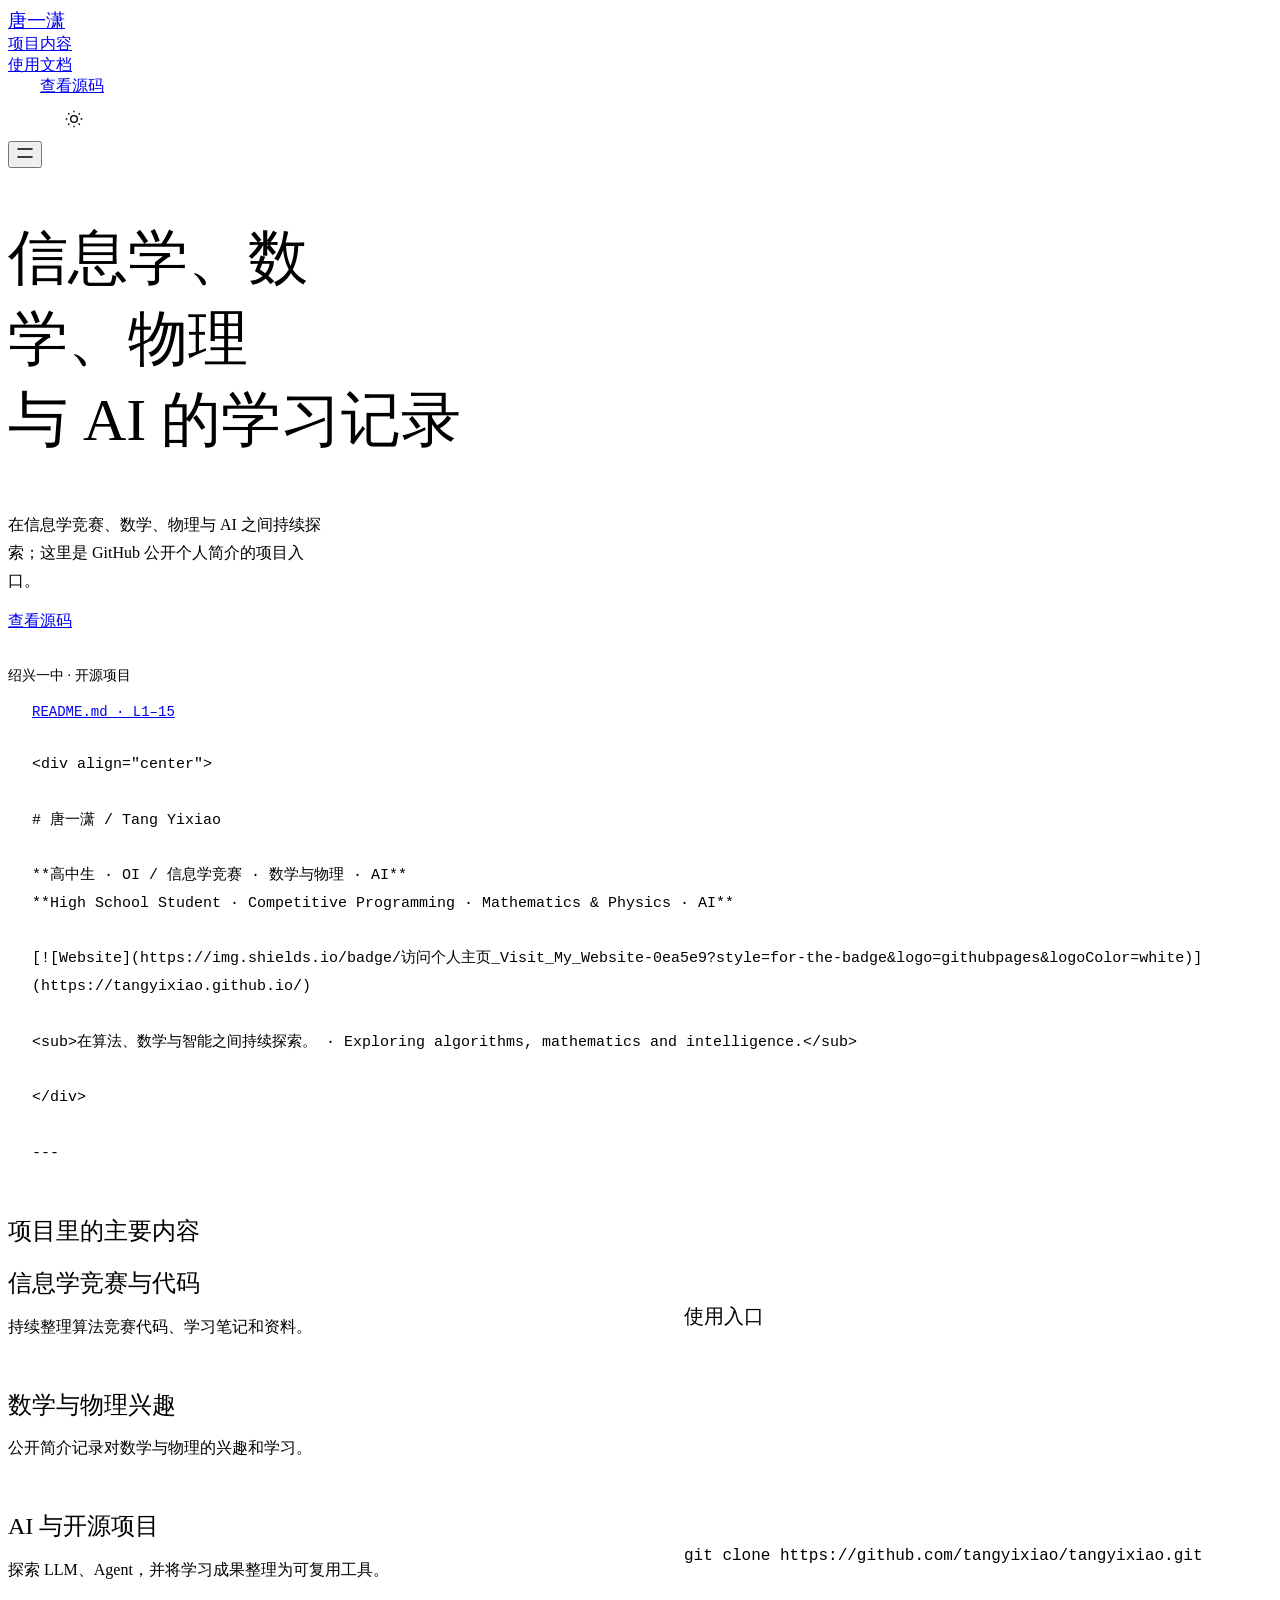
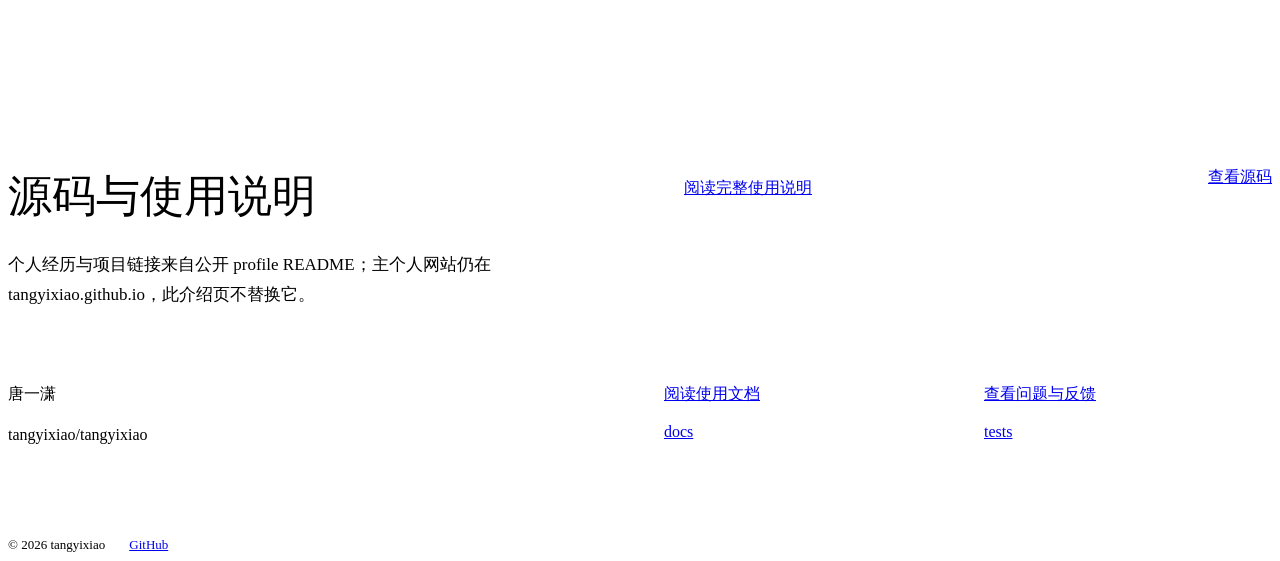
==== index.html @ 453d4d49 "docs(pages): add project introduction website" ====
<!doctype html><html lang="zh-CN" data-type="product" data-radius="sharp" data-buttons="solid" data-motion data-page-mode="short" data-project="tangyixiao"><head><meta charset="utf-8"><meta name="viewport" content="width=device-width, initial-scale=1, viewport-fit=cover"><meta name="page-type" content="product"><meta name="site-kind" content="other"><title>唐一潇 · 信息学、数学、物理 与 AI 的学习记录</title><meta name="description" content="在信息学竞赛、数学、物理与 AI 之间持续探索；这里是 GitHub 公开个人简介的项目入口。"><link rel="stylesheet" href="assets/system.css"><link rel="stylesheet" href="assets/ui/cards.css"><link rel="stylesheet" href="assets/motion/motion.css"><link rel="stylesheet" href="assets/layout/layout.css"><link rel="stylesheet" href="assets/page.css"><!-- <html lang="en" data-radius="sharp">; keep this <style> after the links: layout.css resets --ly-scale -->
<style>
:root {
  --p-bg: #fafaf8; --p-surface: #eeefea; --p-ink: #20241e; --p-muted: #57604f;
  --p-accent: #365b3b; --p-accent-ink: #fafaf8; --p-action: #365b3b; --p-action-ink: #fafaf8;
  --p-inv-bg: #20241e; --p-inv-surface: #2d302b; --p-inv-ink: #fafaf8; --p-inv-muted: #9fa19d;
  --p-inv-accent: #fafaf8; --p-inv-accent-ink: #20241e; --p-inv-action: #fafaf8; --p-inv-action-ink: #20241e;
  --font-display: "Host Grotesk", system-ui, sans-serif;
  --font-text: "Host Grotesk", system-ui, sans-serif;
  --font-mono: "JetBrains Mono", ui-monospace, "SFMono-Regular", Menlo, Consolas, monospace;
  --display-weight: 500;
  --display-tracking: -0.035em;
  --display-tracking-xl: -0.04em;
}
</style><style>html[data-theme="light"]{--p-bg:#fafaf8;--p-surface:#eeefea;--p-ink:#20241e;--p-muted:#57604f;--p-accent:#365b3b;--p-accent-ink:#ffffff;--p-action:#365b3b;--p-action-ink:#ffffff;color-scheme:light}html[data-theme="dark"]{--p-bg:#131517;--p-surface:#202427;--p-ink:#f0f1f2;--p-muted:#b5bbc1;--p-accent:#b0cea2;--p-accent-ink:#131517;--p-action:#b0cea2;--p-action-ink:#131517;color-scheme:dark}</style><script src="assets/theme.js"></script><link rel="icon" href="favicon.svg" type="image/svg+xml"></head><body><!-- source: tangyixiao/tangyixiao; hero: split; brand/material override of dealer recorded in plans. --><header class="nav"><div class="wrap nav__bar"><a class="skip-link" href="#top">跳到正文</a><a class="nav__logo" href="#top">唐一潇</a><nav class="nav__links" aria-label="章节导航"><div class="nav__item"><a class="nav__link" href="#work">项目内容</a></div><div class="nav__item"><a class="nav__link" href="docs.html">使用文档</a></div></nav><div class="nav__actions"><a class="btn btn--primary" href="https://github.com/tangyixiao/tangyixiao">查看源码</a><button class="theme-toggle" type="button" data-theme-toggle aria-label="切换深浅色" aria-pressed="false"><svg width="20" height="20" viewBox="0 0 24 24" fill="none" stroke="currentColor" stroke-width="1.6" aria-hidden="true"><circle cx="12" cy="12" r="4"/><path d="M12 2v2m0 16v2M2 12h2m16 0h2M5 5l1.5 1.5m11 11L19 19M5 19l1.5-1.5m11-11L19 5"/></svg></button></div><button class="nav__toggle" type="button" aria-expanded="false" aria-label="菜单"><svg width="18" height="18" viewBox="0 0 18 18" aria-hidden="true"><path d="M2 5h14M2 13h14" stroke="currentColor" stroke-width="1.6" stroke-linecap="round"/></svg></button></div></header><main><section class="hero hero--split" id="top"><div class="wrap"><div class="hero-text grid hero__grid"><div class="hero__text span-5"><h1 id="hero-h">信息学、数学、物理<br>与 AI 的学习记录</h1><p class="hero__lead">在信息学竞赛、数学、物理与 AI 之间持续探索；这里是 GitHub 公开个人简介的项目入口。</p><div class="btn-row"><a class="btn btn--primary" href="https://github.com/tangyixiao/tangyixiao">查看源码</a></div><p class="project-fact">绍兴一中 · 开源项目</p></div><div class="hero__media span-6 start-7 material-media"><div class="source-preview" data-visual><a class="source-path" href="https://github.com/tangyixiao/tangyixiao/blob/62a1975976e41d07f0721334a83a3167dc2c7ba2/README.md#L1-L15">README.md · L1–15</a><pre><code>&lt;div align=&quot;center&quot;&gt;

# 唐一潇 / Tang Yixiao

**高中生 · OI / 信息学竞赛 · 数学与物理 · AI**  
**High School Student · Competitive Programming · Mathematics &amp; Physics · AI**

[![Website](https://img.shields.io/badge/访问个人主页_Visit_My_Website-0ea5e9?style=for-the-badge&amp;logo=githubpages&amp;logoColor=white)](https://tangyixiao.github.io/)

&lt;sub&gt;在算法、数学与智能之间持续探索。 · Exploring algorithms, mathematics and intelligence.&lt;/sub&gt;

&lt;/div&gt;

---
</code></pre></div></div></div></div></section><section class="section ground-surface" id="work"><div class="wrap"><div class="section-head"><h2>项目里的主要内容</h2></div><div class="work-grid"><ul class="feature-rows"><li><h3>信息学竞赛与代码</h3><p>持续整理算法竞赛代码、学习笔记和资料。</p></li><li><h3>数学与物理兴趣</h3><p>公开简介记录对数学与物理的兴趣和学习。</p></li><li><h3>AI 与开源项目</h3><p>探索 LLM、Agent，并将学习成果整理为可复用工具。</p></li></ul><div class="work-material"><div class="usage-block"><p>使用入口</p><pre><code>git clone https://github.com/tangyixiao/tangyixiao.git</code></pre><a class="link" href="https://github.com/tangyixiao/tangyixiao/blob/main/README.md">阅读完整使用说明</a></div></div></div></div></section></main><footer class="footer closing footer--columns" id="use"><div class="wrap"><div class="closing-head"><h2>源码与使用说明</h2><p>个人经历与项目链接来自公开 profile README；主个人网站仍在 tangyixiao.github.io，此介绍页不替换它。</p><a class="btn btn--primary" href="https://github.com/tangyixiao/tangyixiao">查看源码</a></div><div class="closing-directory"><div class="footer__grid"><div><p class="footer-name">唐一潇</p><p>tangyixiao/tangyixiao</p></div><div class="resource-links"><a class="link" href="https://github.com/tangyixiao/tangyixiao/blob/main/README.md">阅读使用文档</a><a class="link" href="https://github.com/tangyixiao/tangyixiao/issues">查看问题与反馈</a><a class="link" href="https://github.com/tangyixiao/tangyixiao/tree/main/docs">docs</a><a class="link" href="https://github.com/tangyixiao/tangyixiao/tree/main/tests">tests</a></div></div><div class="footer__legal"><span>© 2026 tangyixiao</span><a href="https://github.com/tangyixiao/tangyixiao">GitHub</a></div></div></div></footer><script type="module" src="assets/system.js"></script><script type="module" src="assets/motion/motion.js"></script><script type="module" src="assets/layout/layout.js"></script></body></html>
---- assets/page.css ----
/* Page composition over the unmodified taste system. Source excerpts and photographs are the work. */
:root{--font-text:"Geist","PingFang SC","Microsoft YaHei",sans-serif;--font-display:"Geist","PingFang SC","Microsoft YaHei",sans-serif}
h1,h2,h3{font-weight:500;text-wrap:balance}h1{max-width:16ch}p{line-height:1.75}.nav__logo{font-size:19px;max-width:45%;overflow-wrap:anywhere}.nav__links{margin-left:auto}.nav__actions{margin-left:32px}.project-fact{margin-top:32px;font-size:14px;color:var(--muted)}
.hero__text{min-width:0}.hero__lead{max-width:40ch}.hero__media.material-media{background:none;border:0;box-shadow:none}.hero__media.material-media> *{width:100%;height:100%;display:block}.material-media .source-preview{height:100%;min-height:480px}.project-picture{display:block;overflow:hidden;width:100%;height:100%;background:var(--surface)}.project-picture img{width:100%;height:100%;object-fit:cover;display:block}.picture--contain img{object-fit:contain}.picture--contain{background:var(--surface)}
.material-stage{overflow:hidden;min-height:0}.material-stage>.project-picture{border-radius:0;background:transparent}.material-stage .picture--contain img{object-fit:contain}.source-preview{display:flex;flex-direction:column;border:1px solid var(--line);background:var(--surface);overflow:hidden;border-radius:var(--r-lg);color:var(--ink)}.source-path{font:500 14px/1.5 var(--font-mono);padding:20px 24px;border-bottom:1px solid var(--line);overflow-wrap:anywhere}.source-preview pre{margin:0;padding:28px 24px;overflow:auto;white-space:pre-wrap;overflow-wrap:anywhere;min-height:0;font:400 15px/1.85 var(--font-mono);color:var(--ink)}
.project-fact:empty{display:none}.statement-source{margin-top:48px;height:320px}.statement-source .source-preview{height:100%}.hero--statement h1{max-width:18ch}.hero--statement .hero__lead{max-width:62ch}.hero--statement .hero__in{max-width:none}
.hero__head{display:grid;grid-template-columns:minmax(0,7fr) minmax(0,4fr);gap:72px}.hero--product h1{font-size:clamp(42px,5vw,72px);max-width:18ch;letter-spacing:-.035em;line-height:1.1}.hero--product .hero__lead{margin-top:0}.hero--product .material-stage{height:100%;min-height:260px;margin-top:32px}.product-intro{align-self:start}.product-intro .project-fact{margin-top:24px}
.work-grid{display:grid;grid-template-columns:minmax(0,5fr) minmax(0,6fr);gap:calc(100% / 12 + 24px)}.feature-rows{margin:0;padding:0;list-style:none}.feature-rows li{padding:24px 0;border-bottom:1px solid var(--line)}.feature-rows li:first-child{padding-top:0}.feature-rows h3{font-size:24px;line-height:1.4;margin:0 0 12px}.feature-rows p{margin:0;font-size:16px;line-height:1.75}.work-material{min-width:0;min-height:400px}.usage-block{height:100%;background:var(--surface);padding:32px;border:1px solid var(--line);border-radius:var(--r-lg);display:flex;flex-direction:column;gap:24px;justify-content:center}.usage-block>p{font-size:20px;margin:0}.usage-block pre{font:400 16px/1.8 var(--font-mono);margin:0;white-space:pre-wrap;overflow-wrap:anywhere}.usage-block .link{align-self:flex-start}.supporting-pictures{display:grid;grid-template-columns:1fr;gap:24px;height:100%;max-height:480px}.supporting-pictures>.project-picture{min-height:0;max-height:228px}.supporting-pictures>.project-picture:only-child{max-height:480px}
.photo-pair{display:grid;grid-template-columns:1fr 1fr;gap:24px;height:calc(100% - 140px);min-height:300px;max-height:520px}.photo-pair a{display:block;overflow:hidden}.photo-pair img{width:100%;height:100%;object-fit:cover;display:block}.flag-field{display:grid;grid-template-columns:repeat(4,1fr);gap:48px;align-items:center;justify-items:center;width:100%;height:100%}.flag-field a{display:block;width:100%;overflow:hidden}.flag-field img{display:block;width:100%;height:auto;max-height:320px;object-fit:contain;image-rendering:auto}
.closing-head{display:grid;grid-template-columns:1fr auto;gap:24px 72px;align-content:start}.closing-head h2{grid-column:1;font-size:clamp(30px,3.4vw,48px);margin:0}.closing-head>p{grid-column:1;max-width:68ch;margin:0;font-size:17px}.closing-head>.btn{grid-column:2;grid-row:1/3;align-self:start}.closing-directory{display:flex;flex-direction:column;justify-content:flex-end;min-height:0}.footer.closing>.wrap{display:grid;grid-template-rows:1fr 1fr;gap:48px}.footer__grid{display:grid;grid-template-columns:1fr 1fr;gap:48px}.footer-name{font-size:32px;line-height:1.3;font-weight:500;margin:0 0 16px}.footer__grid p{font-size:16px}.resource-links{display:grid;grid-template-columns:1fr 1fr;gap:18px 32px;align-content:start}.resource-links .link{font-size:16px;overflow-wrap:anywhere;justify-self:start}.footer__legal{display:flex;align-items:baseline;flex-wrap:wrap;gap:24px;font-size:13px;border-top:1px solid var(--line);margin-top:48px;padding-top:24px}.credits summary{cursor:pointer}.credits ul{padding-left:16px}.credits a{overflow-wrap:anywhere}
html[data-project="OJ-NEXUS"] .source-preview,html[data-project="OJ-NEXUS"] .usage-block{border-radius:4px}html[data-project="OJ-NEXUS"] *{animation:none!important}
@media(min-width:640px) and (max-width:1023px){.work-grid{grid-template-columns:1fr;gap:32px}.feature-rows{display:grid;grid-template-columns:repeat(3,1fr);gap:24px}.feature-rows li{padding:0;border:0}.feature-rows h3{font-size:20px}.work-material{min-height:260px;height:300px}.hero__head{gap:32px}.material-media .source-preview{min-height:240px}.photo-pair{height:440px}.statement-source{height:300px}}
@media(max-width:639px){.nav__logo{font-size:16px;max-width:48%}.nav__actions{margin-left:auto}.nav__actions .btn{padding-inline:16px;font-size:14px}.hero--split h1,.hero--statement h1,.hero--product h1{font-size:clamp(30px,9vw,38px);line-height:1.15;max-width:18ch}.hero__lead{font-size:18px;line-height:1.65}.project-fact{margin-top:16px;font-size:13px}.hero__media.material-media{height:auto;min-height:0;flex:1}.material-media .source-preview{min-height:0;height:100%}.source-path{padding:12px 16px;font-size:13px}.source-preview pre{padding:16px;font-size:13px;line-height:1.7}.hero__head{display:block}.hero--product .hero__lead{margin-top:20px}.hero--product .material-stage{min-height:180px;margin-top:24px;flex:1}.hero--product .hero__in{display:flex;flex-direction:column}.hero--product .product-intro .project-fact{margin-top:16px}.work-grid{grid-template-columns:1fr;gap:32px}.feature-rows{display:block}.feature-rows li{padding:16px 0}.feature-rows h3{font-size:20px;margin-bottom:8px}.feature-rows p{font-size:16px}.work-material{min-height:220px;height:260px}.usage-block{padding:24px;gap:16px}.usage-block pre{font-size:14px}.photo-pair{grid-template-columns:1fr;gap:16px;height:calc(100% - 130px);max-height:none;min-height:0}.photo-pair a{min-height:180px}.flag-field{grid-template-columns:repeat(2,1fr);gap:24px}.flag-field img{max-height:140px}.statement-source{height:220px;margin-top:24px}.closing-head{display:flex;flex-direction:column;gap:24px}.closing-head>p{font-size:16px}.closing-head>.btn{align-self:stretch}.footer.closing>.wrap{grid-template-rows:auto 1fr;gap:48px}.footer__grid{grid-template-columns:1fr;gap:24px}.footer-name{font-size:28px}.resource-links{gap:16px}.footer__legal{margin-top:32px;gap:16px}.supporting-pictures{max-height:260px;grid-template-columns:1fr 1fr;gap:12px}.supporting-pictures>.project-picture{max-height:none}.photo-pair img{object-fit:cover}#work:has(.work-grid){--hm:2}#use{--hm:2}}
.skip-link{position:absolute;left:-10000px;top:auto;width:1px;height:1px;overflow:hidden}.skip-link:focus{left:var(--gutter);top:8px;width:auto;height:auto;background:var(--bg);padding:16px;z-index:20}.hero__head>:first-child{grid-column:1}.hero__head>.product-intro{grid-column:2}.hero--product .hero__stage.material-stage{border-radius:0}
@media(min-width:640px) and (max-width:1023px){.work-material{height:42vh;min-height:320px}.supporting-pictures{max-height:none}.supporting-pictures>.project-picture:only-child{max-height:none}.supporting-pictures>.project-picture{max-height:none;flex:1}.supporting-pictures{grid-template-rows:1fr 1fr}}
@media(max-width:639px){#work:has(.work-grid),#use{--hm:1}.nav__logo{max-width:53%;font-size:15px}.nav__actions{margin-left:auto}.nav__actions .btn{padding-inline:12px}.hero--product .hero__stage.material-stage{aspect-ratio:auto;flex:1}.hero__head>:first-child,.hero__head>.product-intro{grid-column:auto}}
.theme-toggle{height:44px;width:44px;display:grid;place-items:center;flex:0 0 44px;cursor:pointer;color:var(--ink);background:transparent;border:1px solid var(--line);border-radius:var(--r-btn);margin-left:12px;transition:background 180ms,transform 180ms}.theme-toggle:hover{background:var(--surface)}.theme-toggle:active{transform:translateY(1px)}.theme-toggle:focus-visible{outline:2px solid var(--accent);outline-offset:3px}
@media(min-width:1024px){.work-material{height:500px;min-height:500px}.work-material>.source-preview{height:100%}.hero--split h1{font-size:clamp(38px,4.5vw,64px)}}
@media(max-width:639px){.nav__logo{max-width:42%;font-size:14px}.nav__actions{margin-left:auto}.nav__toggle{margin-left:8px}.theme-toggle{margin-left:8px;width:36px;flex-basis:36px;height:40px}.nav__actions .btn{font-size:13px;padding-inline:10px}.nav__logo{line-height:1.3}.hero--product h1{font-size:32px}.source-path{line-height:1.6}}
@media(min-width:1024px){.hero__head{grid-template-columns:repeat(12,minmax(0,1fr));gap:24px;align-items:start}.hero__head>:first-child{grid-column:1/span 6}.hero__head>.product-intro{grid-column:7/span 6}.hero--product h1,.hero--split h1{font-size:60px}.work-grid{grid-template-columns:repeat(12,minmax(0,1fr));gap:24px}.feature-rows{grid-column:1/span 6;padding-right:48px}.work-material{grid-column:7/span 6}.work-grid .source-preview{height:100%}}
@media(min-width:640px) and (max-width:1023px){.hero__head{display:block}.product-intro{margin-top:24px}.product-intro .hero__lead{max-width:60ch}.hero--product h1{max-width:none}.hero__head .project-fact{margin-top:16px}.hero--product .hero__stage.material-stage{margin-top:24px}}
@media(max-width:639px){.work-material{height:236px;min-height:236px}.feature-rows h3{font-size:19px}.feature-rows li{padding:14px 0}.feature-rows p{line-height:1.65}}
@media(min-width:1024px){.work-material{height:min(500px,calc(100svh - 300px));min-height:0}.hero--product h1{font-size:clamp(40px,4.16vw,60px)}}
.work-material>.source-preview{height:100%}.source-preview pre{flex:1}.usage-block{justify-content:space-between}.supporting-pictures:has(>:only-child){grid-template-rows:1fr}
/* Real quoted source can contain arrays, Markdown brackets and the word placeholder.
   Keep kit diagnostics intact, but do not outline authentic source as unfinished page copy. */
.source-preview code[data-placeholder],.usage-block code[data-placeholder],.docs-markdown [data-placeholder]{outline:none}
.hero--product .hero__stage.material-stage{background:none}
.nav:not(.is-open) .nav__actions>.theme-toggle{display:grid}
@media(max-width:639px){.nav__logo{white-space:normal;max-width:40%;font-size:13px;line-height:1.35;min-width:0}.nav__bar{gap:8px}.nav__actions{gap:8px}.nav .nav__actions>.theme-toggle{margin-left:0}}
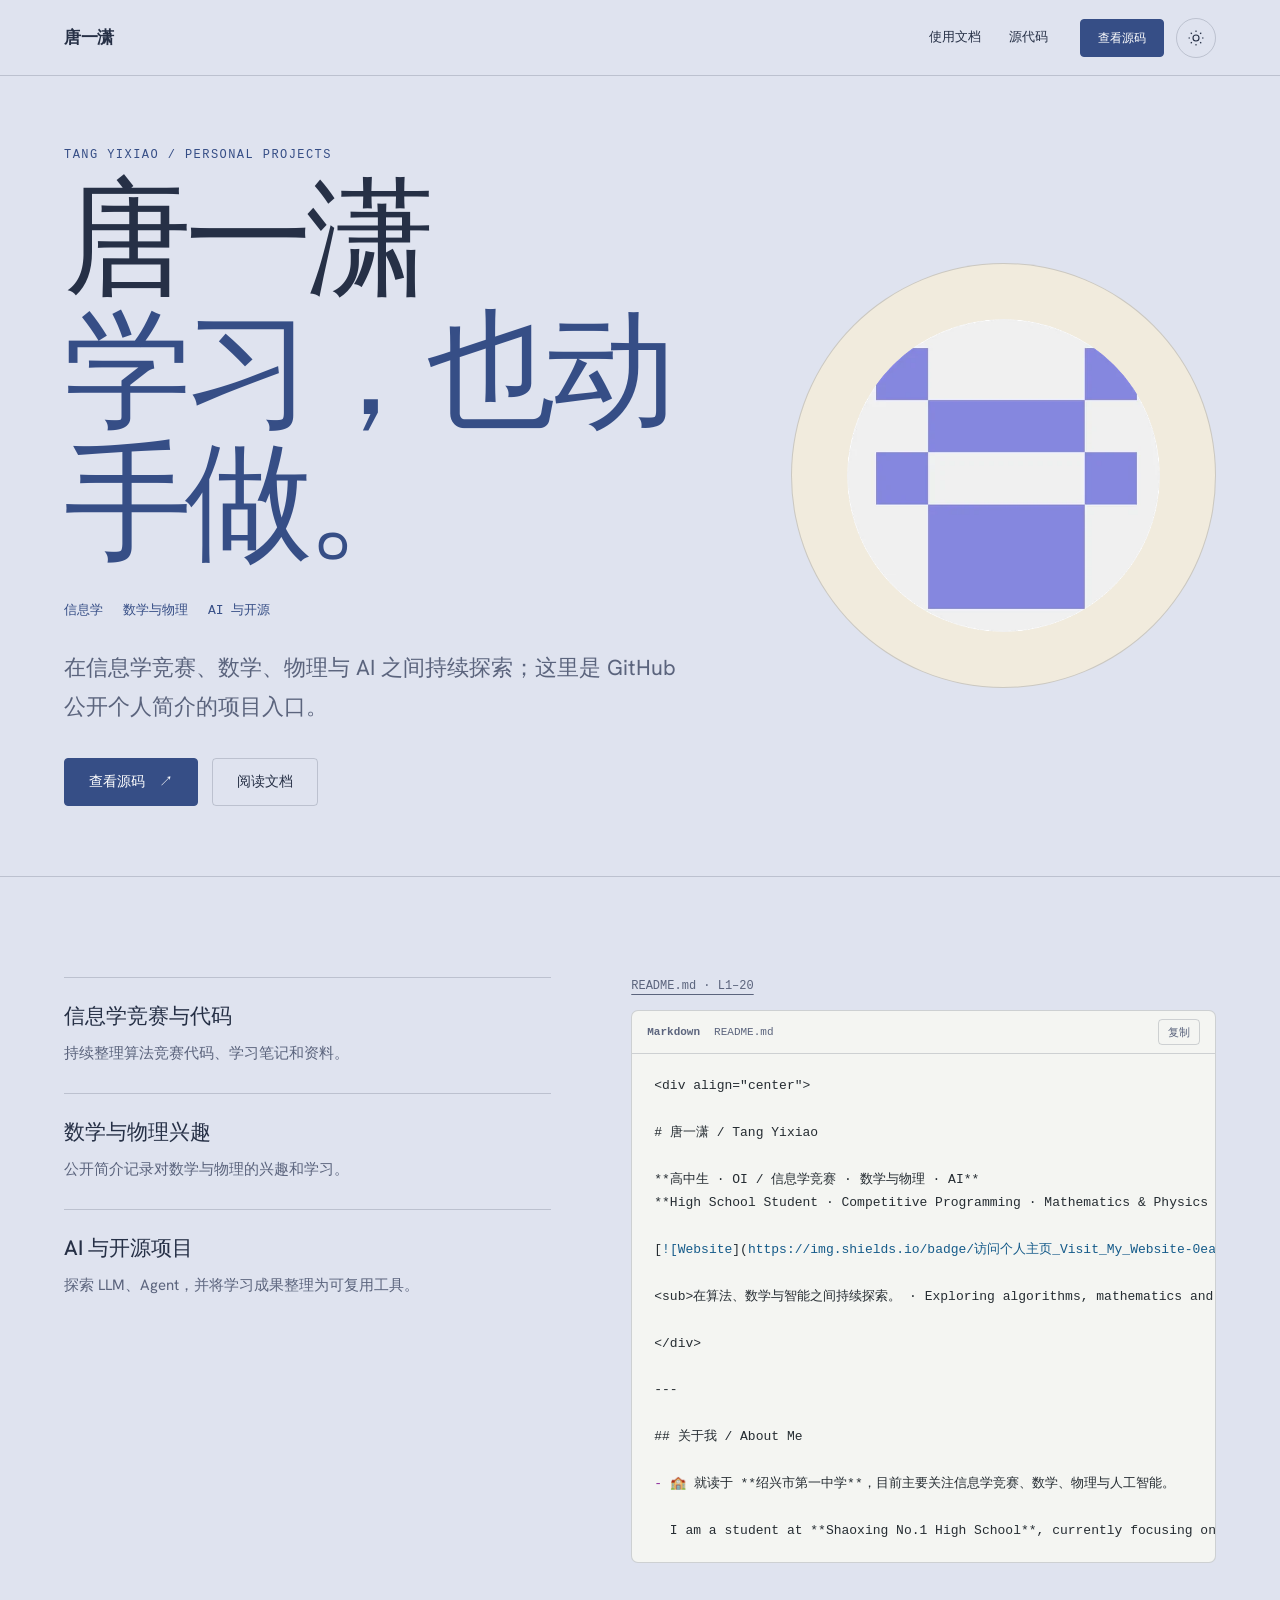
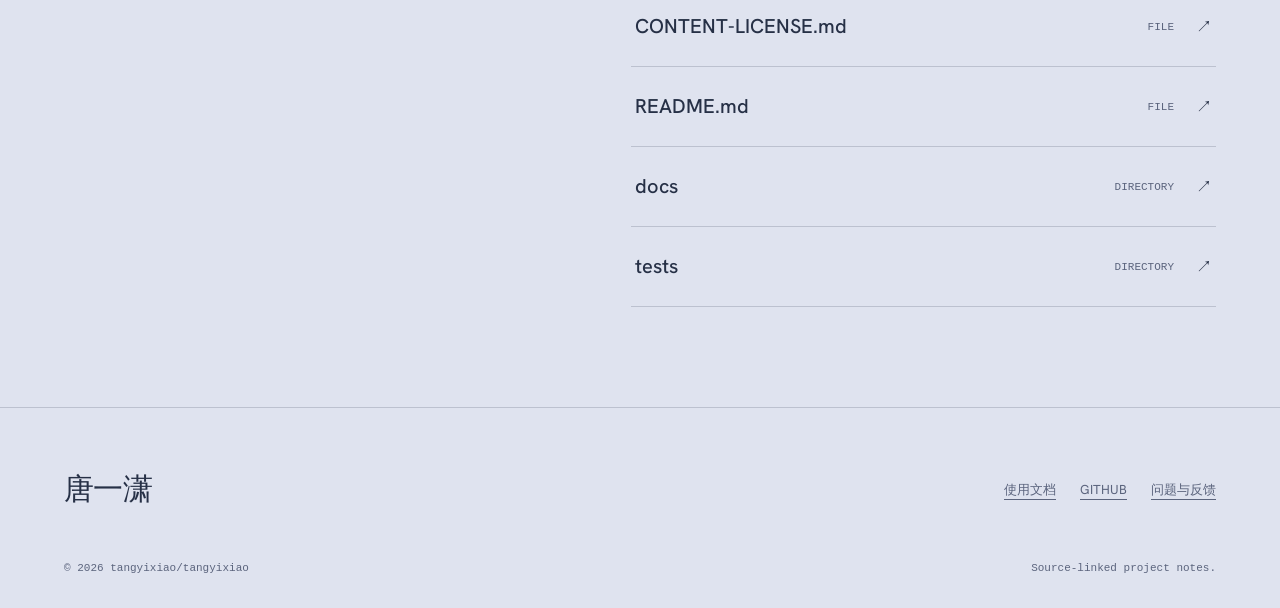
==== commit 5173c4f5: "docs(pages): polish source and mobile presentation" ====
--- a/index.html
+++ b/index.html
@@ -1,29 +1,20 @@
-<!doctype html><html lang="zh-CN" data-type="product" data-radius="sharp" data-buttons="solid" data-motion data-page-mode="short" data-project="tangyixiao"><head><meta charset="utf-8"><meta name="viewport" content="width=device-width, initial-scale=1, viewport-fit=cover"><meta name="page-type" content="product"><meta name="site-kind" content="other"><title>唐一潇 · 信息学、数学、物理 与 AI 的学习记录</title><meta name="description" content="在信息学竞赛、数学、物理与 AI 之间持续探索；这里是 GitHub 公开个人简介的项目入口。"><link rel="stylesheet" href="assets/system.css"><link rel="stylesheet" href="assets/ui/cards.css"><link rel="stylesheet" href="assets/motion/motion.css"><link rel="stylesheet" href="assets/layout/layout.css"><link rel="stylesheet" href="assets/page.css"><!-- <html lang="en" data-radius="sharp">; keep this <style> after the links: layout.css resets --ly-scale -->
-<style>
-:root {
-  --p-bg: #fafaf8; --p-surface: #eeefea; --p-ink: #20241e; --p-muted: #57604f;
-  --p-accent: #365b3b; --p-accent-ink: #fafaf8; --p-action: #365b3b; --p-action-ink: #fafaf8;
-  --p-inv-bg: #20241e; --p-inv-surface: #2d302b; --p-inv-ink: #fafaf8; --p-inv-muted: #9fa19d;
-  --p-inv-accent: #fafaf8; --p-inv-accent-ink: #20241e; --p-inv-action: #fafaf8; --p-inv-action-ink: #20241e;
-  --font-display: "Host Grotesk", system-ui, sans-serif;
-  --font-text: "Host Grotesk", system-ui, sans-serif;
-  --font-mono: "JetBrains Mono", ui-monospace, "SFMono-Regular", Menlo, Consolas, monospace;
-  --display-weight: 500;
-  --display-tracking: -0.035em;
-  --display-tracking-xl: -0.04em;
-}
-</style><style>html[data-theme="light"]{--p-bg:#fafaf8;--p-surface:#eeefea;--p-ink:#20241e;--p-muted:#57604f;--p-accent:#365b3b;--p-accent-ink:#ffffff;--p-action:#365b3b;--p-action-ink:#ffffff;color-scheme:light}html[data-theme="dark"]{--p-bg:#131517;--p-surface:#202427;--p-ink:#f0f1f2;--p-muted:#b5bbc1;--p-accent:#b0cea2;--p-accent-ink:#131517;--p-action:#b0cea2;--p-action-ink:#131517;color-scheme:dark}</style><script src="assets/theme.js"></script><link rel="icon" href="favicon.svg" type="image/svg+xml"></head><body><!-- source: tangyixiao/tangyixiao; hero: split; brand/material override of dealer recorded in plans. --><header class="nav"><div class="wrap nav__bar"><a class="skip-link" href="#top">跳到正文</a><a class="nav__logo" href="#top">唐一潇</a><nav class="nav__links" aria-label="章节导航"><div class="nav__item"><a class="nav__link" href="#work">项目内容</a></div><div class="nav__item"><a class="nav__link" href="docs.html">使用文档</a></div></nav><div class="nav__actions"><a class="btn btn--primary" href="https://github.com/tangyixiao/tangyixiao">查看源码</a><button class="theme-toggle" type="button" data-theme-toggle aria-label="切换深浅色" aria-pressed="false"><svg width="20" height="20" viewBox="0 0 24 24" fill="none" stroke="currentColor" stroke-width="1.6" aria-hidden="true"><circle cx="12" cy="12" r="4"/><path d="M12 2v2m0 16v2M2 12h2m16 0h2M5 5l1.5 1.5m11 11L19 19M5 19l1.5-1.5m11-11L19 5"/></svg></button></div><button class="nav__toggle" type="button" aria-expanded="false" aria-label="菜单"><svg width="18" height="18" viewBox="0 0 18 18" aria-hidden="true"><path d="M2 5h14M2 13h14" stroke="currentColor" stroke-width="1.6" stroke-linecap="round"/></svg></button></div></header><main><section class="hero hero--split" id="top"><div class="wrap"><div class="hero-text grid hero__grid"><div class="hero__text span-5"><h1 id="hero-h">信息学、数学、物理<br>与 AI 的学习记录</h1><p class="hero__lead">在信息学竞赛、数学、物理与 AI 之间持续探索；这里是 GitHub 公开个人简介的项目入口。</p><div class="btn-row"><a class="btn btn--primary" href="https://github.com/tangyixiao/tangyixiao">查看源码</a></div><p class="project-fact">绍兴一中 · 开源项目</p></div><div class="hero__media span-6 start-7 material-media"><div class="source-preview" data-visual><a class="source-path" href="https://github.com/tangyixiao/tangyixiao/blob/62a1975976e41d07f0721334a83a3167dc2c7ba2/README.md#L1-L15">README.md · L1–15</a><pre><code>&lt;div align=&quot;center&quot;&gt;
+<!doctype html><html lang="zh-CN" data-project="tangyixiao" data-family="profile"><head><meta charset="utf-8"><meta name="viewport" content="width=device-width, initial-scale=1"><meta name="description" content="在信息学竞赛、数学、物理与 AI 之间持续探索；这里是 GitHub 公开个人简介的项目入口。"><meta name="color-scheme" content="light dark"><title>唐一潇 · 学习， 也动手做。</title><link rel="stylesheet" href="assets/fonts/fonts.css"><link rel="stylesheet" href="assets/fonts/display.css"><link rel="stylesheet" href="assets/site.css"><link rel="stylesheet" href="assets/docs-v3.css"><link rel="stylesheet" href="assets/polish.css"><style>:root{--font-body:"Hanken Grotesk","PingFang SC","Microsoft YaHei",sans-serif;--font-text:var(--font-body);--model-accent:var(--accent);--font-display:"Cormorant Garamond","Songti SC","SimSun",serif;--font-mono:"Geist Mono","SFMono-Regular",Consolas,monospace}html[data-theme="light"]{--bg:#DFE3EF;--surface:#F1EBDD;--ink:#263046;--muted:#5b647d;--accent:#364e86;--accent-ink:#FFFFFF;--line:color-mix(in srgb,#263046 19%,transparent);color-scheme:light}html[data-theme="dark"]{--bg:#171E2F;--surface:#252E45;--ink:#ECEBD9;--muted:#a5b0cb;--accent:#abc1ee;--accent-ink:#000000;--line:color-mix(in srgb,#ECEBD9 19%,transparent);color-scheme:dark}</style><script src="assets/theme.js"></script><link rel="icon" type="image/svg+xml" href="favicon.svg"></head><body><header class="nav site-nav"><div class="wrap nav-inner"><a class="skip-link" href="#top">跳到正文</a><a class="site-brand" href="index.html">唐一潇</a><nav class="site-links" aria-label="项目导航"><a href="docs.html">使用文档</a><a href="https://github.com/tangyixiao/tangyixiao">源代码</a></nav><div class="nav-controls"><a class="btn nav-cta" href="https://github.com/tangyixiao/tangyixiao">查看源码</a><button class="site-theme" type="button" data-theme-toggle aria-label="切换深浅色" aria-pressed="false"><svg width="18" height="18" viewBox="0 0 24 24" fill="none" stroke="currentColor" stroke-width="1.5" aria-hidden="true"><circle cx="12" cy="12" r="4"/><path d="M12 2v2m0 16v2M2 12h2m16 0h2M5 5l1.5 1.5m11 11L19 19M5 19l1.5-1.5m11-11L19 5"/></svg></button><button class="site-menu-toggle" data-menu-toggle type="button" aria-label="菜单" aria-expanded="false" aria-controls="site-drawer"><svg width="20" height="20" viewBox="0 0 20 20" fill="none" stroke="currentColor" stroke-width="1.4" aria-hidden="true"><path d="M3 6h14M3 14h14"/></svg></button></div></div><nav class="site-drawer" id="site-drawer" hidden><a href="index.html">项目首页</a><a href="docs.html">使用文档</a><a href="https://github.com/tangyixiao/tangyixiao">查看源码</a><p class="drawer-note">唐一潇</p></nav></header><main id="top"><article><section class="profile-hero"><div class="wrap"><div class="profile-grid"><div><p class="eyebrow">TANG YIXIAO / PERSONAL PROJECTS</p><h1 class="profile-title">唐一潇<br><span style="color:var(--accent)">学习，也动手做。</span></h1><div class="profile-disciplines"><span>信息学</span><span>数学与物理</span><span>AI 与开源</span></div><p class="lede">在信息学竞赛、数学、物理与 AI 之间持续探索；这里是 GitHub 公开个人简介的项目入口。</p><div class="actions"><a class="btn" href="https://github.com/tangyixiao/tangyixiao">查看源码 <span aria-hidden="true">↗</span></a><a class="btn secondary" href="docs.html">阅读文档</a></div></div><div class="profile-avatar"><img src="assets/media/profile-avatar.webp" alt="公开仓库中的头像图案"></div></div></div></section><section class="section top-rule"><div class="wrap code-layout"><div><ul class="caps"><li><h3>信息学竞赛与代码</h3><p>持续整理算法竞赛代码、学习笔记和资料。</p></li><li><h3>数学与物理兴趣</h3><p>公开简介记录对数学与物理的兴趣和学习。</p></li><li><h3>AI 与开源项目</h3><p>探索 LLM、Agent，并将学习成果整理为可复用工具。</p></li></ul></div><div><div class="source-area" id="source-code"><a class="source-link" href="https://github.com/tangyixiao/tangyixiao/blob/62a1975976e41d07f0721334a83a3167dc2c7ba2/README.md#L1-L20">README.md · L1–20</a><div class="docs-code" data-code-block><div class="docs-code-toolbar"><span class="docs-code-language">Markdown</span><span class="docs-code-file">README.md</span><button class="docs-code-copy" type="button" data-copy-code aria-label="复制代码">复制</button><span class="docs-copy-status" role="status" aria-live="polite"></span></div><pre tabindex="0"><code class="highlight language-markdown" data-language="markdown">&lt;div align=&quot;center&quot;&gt;
 
-# 唐一潇 / Tang Yixiao
+<span class="tok-gh"># 唐一潇 / Tang Yixiao</span>
 
-**高中生 · OI / 信息学竞赛 · 数学与物理 · AI**  
-**High School Student · Competitive Programming · Mathematics &amp; Physics · AI**
+<span class="tok-gs">**高中生 · OI / 信息学竞赛 · 数学与物理 · AI**</span>  
+<span class="tok-gs">**High School Student · Competitive Programming · Mathematics &amp; Physics · AI**</span>
 
-[![Website](https://img.shields.io/badge/访问个人主页_Visit_My_Website-0ea5e9?style=for-the-badge&amp;logo=githubpages&amp;logoColor=white)](https://tangyixiao.github.io/)
+[<span class="tok-nt">![Website</span>](<span class="tok-na">https://img.shields.io/badge/访问个人主页_Visit_My_Website-0ea5e9?style=for-the-badge&amp;logo=githubpages&amp;logoColor=white</span>)](https://tangyixiao.github.io/)
 
 &lt;sub&gt;在算法、数学与智能之间持续探索。 · Exploring algorithms, mathematics and intelligence.&lt;/sub&gt;
 
 &lt;/div&gt;
 
 ---
-</code></pre></div></div></div></div></section><section class="section ground-surface" id="work"><div class="wrap"><div class="section-head"><h2>项目里的主要内容</h2></div><div class="work-grid"><ul class="feature-rows"><li><h3>信息学竞赛与代码</h3><p>持续整理算法竞赛代码、学习笔记和资料。</p></li><li><h3>数学与物理兴趣</h3><p>公开简介记录对数学与物理的兴趣和学习。</p></li><li><h3>AI 与开源项目</h3><p>探索 LLM、Agent，并将学习成果整理为可复用工具。</p></li></ul><div class="work-material"><div class="usage-block"><p>使用入口</p><pre><code>git clone https://github.com/tangyixiao/tangyixiao.git</code></pre><a class="link" href="https://github.com/tangyixiao/tangyixiao/blob/main/README.md">阅读完整使用说明</a></div></div></div></div></section></main><footer class="footer closing footer--columns" id="use"><div class="wrap"><div class="closing-head"><h2>源码与使用说明</h2><p>个人经历与项目链接来自公开 profile README；主个人网站仍在 tangyixiao.github.io，此介绍页不替换它。</p><a class="btn btn--primary" href="https://github.com/tangyixiao/tangyixiao">查看源码</a></div><div class="closing-directory"><div class="footer__grid"><div><p class="footer-name">唐一潇</p><p>tangyixiao/tangyixiao</p></div><div class="resource-links"><a class="link" href="https://github.com/tangyixiao/tangyixiao/blob/main/README.md">阅读使用文档</a><a class="link" href="https://github.com/tangyixiao/tangyixiao/issues">查看问题与反馈</a><a class="link" href="https://github.com/tangyixiao/tangyixiao/tree/main/docs">docs</a><a class="link" href="https://github.com/tangyixiao/tangyixiao/tree/main/tests">tests</a></div></div><div class="footer__legal"><span>© 2026 tangyixiao</span><a href="https://github.com/tangyixiao/tangyixiao">GitHub</a></div></div></div></footer><script type="module" src="assets/system.js"></script><script type="module" src="assets/motion/motion.js"></script><script type="module" src="assets/layout/layout.js"></script></body></html>+
+<span class="tok-gu">## 关于我 / About Me</span>
+
+<span class="tok-k">-</span><span class="tok-w"> </span>🏫 就读于 <span class="tok-gs">**绍兴市第一中学**</span>，目前主要关注信息学竞赛、数学、物理与人工智能。
+  
+  I am a student at <span class="tok-gs">**Shaoxing No.1 High School**</span>, currently focusing on competitive programming, mathematics, physics, and AI.</code></pre></div></div><ul class="directory-list"><li><a href="https://github.com/tangyixiao/tangyixiao/blob/main/CONTENT-LICENSE.md"><strong>CONTENT-LICENSE.md</strong><span class="file-type">FILE</span><span aria-hidden="true">↗</span></a></li><li><a href="https://github.com/tangyixiao/tangyixiao/blob/main/README.md"><strong>README.md</strong><span class="file-type">FILE</span><span aria-hidden="true">↗</span></a></li><li><a href="https://github.com/tangyixiao/tangyixiao/tree/main/docs"><strong>docs</strong><span class="file-type">DIRECTORY</span><span aria-hidden="true">↗</span></a></li><li><a href="https://github.com/tangyixiao/tangyixiao/tree/main/tests"><strong>tests</strong><span class="file-type">DIRECTORY</span><span aria-hidden="true">↗</span></a></li></ul></div></div></section></article></main><footer class="site-footer"><div class="wrap"><div class="footer-top"><span class="footer-name">唐一潇</span><nav class="footer-links"><a href="docs.html">使用文档</a><a href="https://github.com/tangyixiao/tangyixiao">GITHUB</a><a href="https://github.com/tangyixiao/tangyixiao/issues">问题与反馈</a></nav></div><div class="footer-bottom"><span>© 2026 tangyixiao/tangyixiao</span><span>Source-linked project notes.</span></div></div></footer><script src="assets/site.js" defer></script><script src="assets/docs-v3.js" defer></script></body></html>
--- a/assets/fonts/fonts.css
+++ b/assets/fonts/fonts.css
@@ -0,0 +1,49 @@
+@font-face {
+  font-family: 'Hanken Grotesk';
+  font-style: normal;
+  font-weight: 400;
+  font-display: swap;
+  src: url(cf4b8930b864b433.woff2) format('truetype');
+}
+@font-face {
+  font-family: 'Hanken Grotesk';
+  font-style: normal;
+  font-weight: 500;
+  font-display: swap;
+  src: url(bac34dd4b9537444.woff2) format('truetype');
+}
+@font-face {
+  font-family: 'Hanken Grotesk';
+  font-style: normal;
+  font-weight: 600;
+  font-display: swap;
+  src: url(0b905a4fc43ece05.woff2) format('truetype');
+}
+@font-face {
+  font-family: 'Newsreader';
+  font-style: normal;
+  font-weight: 400;
+  font-display: swap;
+  src: url(d6c65600eb0149bc.woff2) format('truetype');
+}
+@font-face {
+  font-family: 'Newsreader';
+  font-style: normal;
+  font-weight: 500;
+  font-display: swap;
+  src: url(3208926ba69d6886.woff2) format('truetype');
+}
+@font-face {
+  font-family: 'Newsreader';
+  font-style: normal;
+  font-weight: 600;
+  font-display: swap;
+  src: url(151ae355673a2936.woff2) format('truetype');
+}
+@font-face {
+  font-family: 'Newsreader';
+  font-style: normal;
+  font-weight: 700;
+  font-display: swap;
+  src: url(33e1f2853df3544d.woff2) format('truetype');
+}
--- a/assets/fonts/display.css
+++ b/assets/fonts/display.css
@@ -0,0 +1,14 @@
+@font-face {
+  font-family: 'Cormorant Garamond';
+  font-style: normal;
+  font-weight: 400;
+  font-display: swap;
+  src: url(bb8f3c3b0ca40380.woff2) format('truetype');
+}
+@font-face {
+  font-family: 'Cormorant Garamond';
+  font-style: normal;
+  font-weight: 600;
+  font-display: swap;
+  src: url(705776b6237d1fd4.woff2) format('truetype');
+}
--- a/assets/site.css
+++ b/assets/site.css
@@ -0,0 +1,26 @@
+/* Shared accessibility and reading primitives. Project compositions are separate. */
+*{box-sizing:border-box}html{scroll-behavior:smooth;scroll-padding-top:90px}body{margin:0;background:var(--bg);color:var(--ink);font:400 16px/1.75 var(--font-body);-webkit-font-smoothing:antialiased}a{color:inherit;text-decoration-thickness:1px;text-underline-offset:5px}button,input{font:inherit}button,a{-webkit-tap-highlight-color:transparent}button{cursor:pointer}button:focus-visible,a:focus-visible,input:focus-visible{outline:3px solid var(--accent);outline-offset:4px}img{display:block;max-width:100%;height:auto}p{margin:0 0 1em}h1,h2,h3{line-height:1.18;font-weight:500;margin:0;text-wrap:balance}h1,h2{font-family:var(--font-display)}h1{letter-spacing:-.055em}h2{font-size:clamp(30px,4vw,54px);letter-spacing:-.035em}h3{font-size:21px}ul{padding-left:1.2em}.wrap{max-width:1440px;margin:auto;padding:0 64px}.eyebrow{font:500 12px/1.5 var(--font-mono);letter-spacing:.12em;text-transform:uppercase;color:var(--accent)}.lede{font-size:clamp(17px,1.7vw,22px);line-height:1.75;color:var(--muted);max-width:42em}.kicker{display:inline-flex;gap:12px;align-items:center;font:500 12px/1.6 var(--font-mono);letter-spacing:.06em}.kicker:before{content:"";width:7px;height:7px;border-radius:50%;background:var(--accent)}.btn{display:inline-flex;justify-content:center;align-items:center;gap:14px;min-height:48px;padding:12px 24px;border:1px solid var(--accent);background:var(--accent);color:var(--accent-ink);text-decoration:none;border-radius:4px;font:500 14px/1.5 var(--font-body);transition:transform .18s,filter .18s}.btn:hover{transform:translateY(-2px);filter:brightness(1.08)}.btn:active{transform:translateY(1px)}.btn.secondary{background:transparent;color:var(--ink);border-color:var(--line)}.actions{display:flex;flex-wrap:wrap;align-items:center;gap:14px;margin-top:32px}.text-link{font-size:14px;color:var(--muted)}.section{padding:100px 0}.section-heading{display:flex;align-items:baseline;gap:32px;justify-content:space-between;margin-bottom:48px}.section-heading p{max-width:34em;color:var(--muted);margin:0}.top-rule{border-top:1px solid var(--line)}.section-number{font:12px var(--font-mono);color:var(--accent);margin-bottom:20px}.status-note{color:var(--muted);max-width:65em;font-size:14px}.caps{list-style:none;padding:0;margin:0}.caps li{padding:26px 0;border-top:1px solid var(--line)}.caps h3{margin-bottom:12px}.caps p{color:var(--muted);margin:0;font-size:15px}.source-area{min-width:0}.source-link{font:12px/1.6 var(--font-mono);color:var(--muted);display:block;margin:0 0 14px;overflow-wrap:anywhere}.source-area>.docs-code{margin-top:0}.code-layout{display:grid;grid-template-columns:minmax(0,1fr) minmax(0,1.2fr);gap:80px;align-items:start}.site-footer{padding:56px 0 30px;border-top:1px solid var(--line)}.footer-top{display:flex;gap:40px;justify-content:space-between;align-items:center;margin-bottom:42px}.footer-name{font-family:var(--font-display);font-size:30px;letter-spacing:-.025em}.footer-links{display:flex;gap:24px;flex-wrap:wrap;font-size:13px;color:var(--muted)}.footer-bottom{font:11px/1.8 var(--font-mono);display:flex;justify-content:space-between;gap:24px;color:var(--muted)}.footer-bottom details{max-width:65%}.footer-bottom summary{cursor:pointer}.footer-bottom ul{padding-left:18px}.footer-bottom a{overflow-wrap:anywhere}
+/* One functional navigation shell; the projects keep their own typography and art. */
+.site-nav{position:sticky;top:0;z-index:60;height:76px;background:var(--bg);border-bottom:1px solid var(--line)}.nav-inner{height:100%;display:flex;align-items:center;gap:32px}.site-brand{font:600 17px/1.3 var(--font-body);letter-spacing:-.02em;text-decoration:none;max-width:38%;overflow-wrap:anywhere}.site-links{margin-left:auto;display:flex;gap:28px;align-items:center}.site-links a{font-size:13px;text-decoration:none;position:relative}.site-links a:after{content:"";position:absolute;bottom:-6px;left:0;width:0;height:1px;background:currentColor;transition:width .2s}.site-links a:hover:after{width:100%}.nav-controls{display:flex;align-items:center;gap:12px}.nav-cta{min-height:38px;padding:9px 17px;font-size:12px}.site-theme,.site-menu-toggle{height:40px;width:40px;display:grid;place-items:center;color:var(--ink);border:1px solid var(--line);background:transparent;border-radius:50%;padding:0}.site-theme:hover,.site-menu-toggle:hover{background:var(--surface)}.site-menu-toggle{display:none;border-radius:4px}.skip-link{position:absolute;left:-9999px;top:8px;background:var(--bg);padding:12px;z-index:90}.skip-link:focus{left:20px}.site-drawer{display:none}.site-nav.is-open .site-drawer{display:flex}.site-drawer{position:fixed;inset:76px 0 0;background:var(--bg);padding:48px 24px;flex-direction:column;gap:24px;font-size:26px}.site-drawer a{text-decoration:none}.site-drawer .drawer-note{font-size:14px;color:var(--muted);margin-top:auto}.site-drawer[hidden]{display:none!important}
+/* Atlas — a copper and parchment historical folio. */
+.atlas-hero{position:relative;padding:52px 0 70px;overflow:hidden}.atlas-dateline{display:flex;justify-content:space-between;border-block:1px solid var(--line);padding:12px 0;font:12px var(--font-mono);letter-spacing:.15em}.atlas-title{font-size:clamp(72px,12vw,176px);letter-spacing:.02em;text-align:center;margin:44px 0 14px;font-family:var(--font-display);font-weight:400}.atlas-subtitle{font:italic clamp(16px,2vw,26px) var(--font-display);text-align:center;color:var(--muted);margin-bottom:38px}.atlas-grid{display:grid;grid-template-columns:minmax(0,1fr) minmax(0,1.65fr);gap:72px;align-items:center}.atlas-grid .project-3d{min-height:480px}.atlas-copy{border-left:3px solid var(--accent);padding-left:30px}.atlas-copy h2{font-size:36px;margin:14px 0 24px}.atlas-flags{display:grid;grid-template-columns:repeat(4,1fr);gap:24px;border-block:1px solid var(--line);padding:40px 0}.atlas-flags a{display:flex;align-items:center;justify-content:center;min-height:100px}.atlas-flags img{max-height:140px;object-fit:contain}.atlas-margins{display:grid;grid-template-columns:180px minmax(0,1fr) minmax(0,1fr);gap:50px}.atlas-margins .caps li:first-child{border-top:0;padding-top:0}
+/* Editorial — an actual reading room, with a red pencil interaction. */
+.editorial-hero{padding:80px 0 60px}.editorial-masthead{display:flex;justify-content:space-between;gap:30px;border-bottom:3px double var(--line);padding-bottom:16px;font:12px var(--font-mono);letter-spacing:.08em}.editorial-columns{display:grid;grid-template-columns:minmax(0,1.25fr) minmax(0,.75fr);gap:90px;margin-top:58px}.editorial-title{font-size:clamp(58px,7.3vw,112px);font-weight:400;letter-spacing:-.035em}.editorial-title em{font-weight:400;color:var(--accent)}.editorial-intro{margin-top:36px;max-width:34em}.editorial-side{border-left:1px solid var(--line);padding-left:40px}.editorial-side .project-3d{min-height:380px}.editorial-note{font:italic 18px/1.8 var(--font-display);color:var(--muted);margin-top:24px}.proof-sheet{border:1px solid var(--line);padding:48px;background:var(--surface);position:relative}.proof-sheet:before{content:"01 / EDIT";font:11px var(--font-mono);color:var(--accent);display:block;margin-bottom:28px}.proof-sentence{font:400 clamp(24px,3vw,42px)/1.8 var(--font-display);letter-spacing:-.01em;margin-bottom:24px}.proof-sentence del{text-decoration-color:var(--accent);text-decoration-thickness:2px;color:var(--muted)}.proof-sentence ins{text-decoration:none;color:var(--accent);border-bottom:2px solid var(--accent)}.proof-sheet button{background:transparent;border:0;border-bottom:1px solid var(--accent);color:var(--accent);padding:6px 0;font-size:13px}.editorial-content{display:grid;grid-template-columns:minmax(0,1fr) minmax(0,1fr);gap:90px}.editorial-content .caps{counter-reset:entry}.editorial-content .caps li{counter-increment:entry;position:relative;padding-left:48px}.editorial-content .caps li:before{content:"0" counter(entry);position:absolute;left:0;top:28px;font:12px var(--font-mono);color:var(--accent)}
+/* Academic folio — paper, typography and a genuine template preview. */
+.folio-hero{padding:70px 0}.folio-topline{display:flex;gap:40px;align-items:center}.folio-seal{height:72px;width:72px;border:1px solid var(--accent);border-radius:50%;display:grid;place-items:center;font-family:var(--font-display);font-size:30px;color:var(--accent)}.folio-grid{display:grid;grid-template-columns:minmax(0,.92fr) minmax(0,1.08fr);gap:70px;align-items:center;margin-top:42px}.folio-title{font-size:clamp(56px,7vw,100px);font-family:var(--font-display);font-weight:400;letter-spacing:.005em}.folio-preview{padding:28px;background:var(--accent);box-shadow:18px 18px 0 var(--line)}.folio-preview img{width:100%;height:auto;background:#fff}.folio-meta{font:12px var(--font-mono);margin-top:20px;color:var(--muted)}.folio-layout{display:grid;grid-template-columns:minmax(0,1fr) minmax(0,1fr);gap:80px;align-items:center}.folio-layout .project-3d{min-height:430px}.folio-tabs{display:flex;gap:8px;margin-top:22px}.folio-tabs button{background:transparent;border:1px solid var(--line);color:var(--ink);padding:8px 16px;font-size:12px}.folio-tabs button[aria-pressed=true]{background:var(--accent);color:var(--accent-ink);border-color:var(--accent)}
+/* Training notebook — legible learning records, not a made-up analytics board. */
+.notebook-hero{padding:64px 0 74px}.notebook-head{display:grid;grid-template-columns:minmax(0,1.1fr) minmax(0,.9fr);gap:74px;align-items:center}.notebook-title{font-size:clamp(55px,7.5vw,108px);letter-spacing:-.055em}.notebook-title b{font-weight:500;color:var(--accent)}.notebook-model{background:var(--surface);border-radius:50% 50% 12px 12px;padding:28px 10px 0;border:1px solid var(--line)}.notebook-model .project-3d{min-height:440px}.learning-steps{margin-top:70px;display:grid;grid-template-columns:repeat(3,1fr);gap:32px}.learning-step{border-top:3px solid var(--accent);padding-top:20px}.learning-step span{font:12px var(--font-mono);color:var(--accent)}.learning-step h3{margin:16px 0}.learning-step p{font-size:15px;color:var(--muted)}.notebook-paper{background:var(--surface);border:1px solid var(--line);padding:42px;box-shadow:8px 10px 0 var(--line)}
+/* Catalog — navigation through real folders and source materials. */
+.catalog-hero{padding:74px 0 40px}.catalog-heading{display:flex;justify-content:space-between;gap:50px;align-items:flex-end;padding-bottom:48px;border-bottom:1px solid var(--line)}.catalog-title{font-size:clamp(60px,9vw,130px);line-height:.98}.catalog-heading .lede{max-width:28em}.catalog-index{display:grid;grid-template-columns:minmax(0,.6fr) minmax(0,1.4fr);gap:70px;padding-top:50px}.catalog-marker{position:sticky;top:110px;align-self:start;font:12px/2 var(--font-mono);color:var(--accent)}.directory-list{list-style:none;padding:0;margin:0}.directory-list li{border-bottom:1px solid var(--line)}.directory-list a{padding:22px 4px;display:flex;align-items:center;gap:22px;justify-content:space-between;text-decoration:none;transition:padding .2s,background .2s}.directory-list a:hover{padding-left:18px;background:var(--surface)}.directory-list .file-type{font:11px var(--font-mono);color:var(--muted);margin-left:auto}.directory-list strong{font-size:20px;font-weight:500;overflow-wrap:anywhere}.catalog-aside{padding:35px;border:1px solid var(--line);background:var(--surface)}
+/* Terminal/tool pages use their own compact, typographic workbench. */
+.terminal-hero{padding:54px 0 74px}.terminal-label{display:flex;align-items:center;gap:12px;font:12px var(--font-mono);color:var(--accent)}.terminal-label:before{content:"";width:9px;height:9px;background:var(--accent);border-radius:50%}.terminal-grid{display:grid;grid-template-columns:minmax(0,1fr) minmax(0,1.1fr);gap:70px;align-items:center;margin-top:52px}.terminal-title{font-size:clamp(52px,6vw,86px);font-family:var(--font-display);line-height:1.06}.terminal-stage{border:1px solid var(--line);border-radius:18px;background:var(--surface);padding:16px;box-shadow:0 28px 60px -45px var(--ink)}.terminal-stage .project-3d{min-height:430px}.terminal-facts{display:flex;gap:24px;font:11px var(--font-mono);margin-top:40px;color:var(--muted);flex-wrap:wrap}.terminal-facts span{border-left:2px solid var(--accent);padding-left:12px}
+/* The archive is a photographic publication. The wall has a deliberate physical depth mode. */
+.archive-hero{padding:42px 0 80px;overflow:hidden}.archive-masthead{display:flex;justify-content:space-between;align-items:center;gap:20px;font:11px var(--font-mono);letter-spacing:.1em;padding-bottom:20px;border-bottom:1px solid var(--line)}.archive-heading{display:grid;grid-template-columns:minmax(0,1.2fr) minmax(0,.8fr);gap:70px;align-items:end;margin-top:44px}.archive-year{font:400 clamp(70px,12vw,172px)/.9 var(--font-display);letter-spacing:-.06em}.archive-year small{font:500 .24em/1.6 var(--font-body);letter-spacing:.03em;display:block;margin-top:24px}.archive-heading .lede{font-size:17px;max-width:26em;margin-bottom:0}.archive-controls{display:flex;gap:12px;align-items:center;justify-content:space-between;margin:36px 0 0;font-size:12px}.archive-controls button{border:1px solid var(--line);padding:8px 16px;background:transparent;color:var(--ink);border-radius:30px}.archive-controls button[aria-pressed=true]{background:var(--ink);color:var(--bg)}.photo-wall{position:relative;display:grid;grid-template-columns:minmax(0,1.35fr) minmax(0,1fr) minmax(0,1fr);gap:24px;align-items:center;min-height:540px;perspective:1500px;padding:40px 0;transform-style:preserve-3d}.archive-print{position:relative;background:var(--paper,var(--surface));border:1px solid var(--line);padding:14px 14px 26px;box-shadow:0 12px 30px -20px #0006;transform:translateZ(0);transition:transform .6s,box-shadow .6s;display:block}.archive-print img{width:100%;height:340px;object-fit:contain}.photo-wall.is-depth .archive-print:nth-child(1){transform:rotateY(12deg) rotateX(3deg) translateZ(70px);z-index:3}.photo-wall.is-depth .archive-print:nth-child(2){transform:rotateY(-10deg) rotateZ(3deg) translateZ(-20px);z-index:2}.photo-wall.is-depth .archive-print:nth-child(3){transform:rotateY(-16deg) rotateZ(-3deg) translateZ(-80px);z-index:1}.photo-wall.is-depth .archive-print{box-shadow:25px 35px 50px -34px #000a}.archive-layout-poster .archive-heading{grid-template-columns:minmax(0,1fr);text-align:center;gap:30px}.archive-layout-poster .archive-heading .lede{margin:auto;max-width:45em}.archive-layout-poster .photo-wall{grid-template-columns:minmax(0,1fr) minmax(0,1.5fr) minmax(0,1fr)}.archive-layout-spread .archive-year{font-size:clamp(65px,9vw,126px)}.archive-layout-spread .photo-wall{grid-template-columns:minmax(0,1fr) minmax(0,1fr);gap:40px}.archive-layout-spread .archive-print:first-child{grid-row:span 2}.archive-layout-spread .archive-print:first-child img{height:470px}.archive-layout-spread .archive-print:not(:first-child) img{height:200px}.archive-layout-ribbon .archive-heading{grid-template-columns:minmax(0,.9fr) minmax(0,1.1fr)}.archive-layout-ribbon .photo-wall{grid-template-columns:repeat(3,1fr);border-block:1px solid var(--line);margin-top:30px}.archive-caption-row{display:grid;grid-template-columns:minmax(0,1fr) minmax(0,1fr) minmax(0,1fr);gap:24px;padding:0 0 28px;font:11px var(--font-mono);color:var(--muted)}.archive-links{display:grid;grid-template-columns:minmax(0,1fr) minmax(0,1fr);gap:80px}.archive-links p{max-width:45em}.archive-source{padding:32px;background:var(--surface);border-top:3px solid var(--accent)}
+/* Timeline / tiny repositories remain purposeful and compact. */
+.timeline-hero{padding:84px 0}.timeline-title{font-size:clamp(56px,8vw,118px);max-width:13ch}.timeline-grid{display:grid;grid-template-columns:minmax(0,.6fr) minmax(0,1.4fr);gap:80px;margin-top:56px}.timeline-date{font:400 44px/1.2 var(--font-display);color:var(--accent)}.timeline-entry{border-left:1px solid var(--line);padding-left:40px}.tiny-hero{padding:100px 0 80px}.tiny-title{font-size:clamp(70px,15vw,210px);font-family:var(--font-mono);letter-spacing:-.07em}.tiny-copy{display:grid;grid-template-columns:minmax(0,.7fr) minmax(0,1.3fr);gap:80px;margin-top:55px}.profile-hero{padding:70px 0}.profile-grid{display:grid;grid-template-columns:minmax(0,1.2fr) minmax(0,.8fr);gap:90px;align-items:center}.profile-title{font-size:clamp(65px,10vw,140px);font-family:var(--font-display);line-height:1.03}.profile-avatar{background:var(--surface);padding:55px;border-radius:50%;max-width:460px;margin:auto;border:1px solid var(--line)}.profile-avatar img{border-radius:50%;width:100%}.profile-disciplines{display:flex;gap:20px;flex-wrap:wrap;margin:30px 0;font:13px var(--font-mono);color:var(--accent)}
+@media(max-width:1100px){.wrap{padding-inline:36px}.code-layout,.editorial-columns,.editorial-content,.atlas-grid,.folio-grid,.folio-layout,.notebook-head,.catalog-index,.terminal-grid,.profile-grid{gap:42px}.atlas-margins{grid-template-columns:120px minmax(0,1fr) minmax(0,1fr);gap:30px}.photo-wall{min-height:450px}.archive-print img{height:280px}.archive-heading{gap:40px}.profile-avatar{padding:35px}}
+@media(max-width:767px){html{scroll-padding-top:78px}.wrap{padding-inline:22px}.section{padding:64px 0}.section-heading{display:block;margin-bottom:30px}.section-heading p{margin-top:18px}.site-nav{height:64px}.nav-inner{gap:14px}.site-brand{max-width:calc(100% - 110px);font-size:15px}.site-links,.nav-cta{display:none}.nav-controls{margin-left:auto}.site-menu-toggle{display:grid}.site-drawer{top:64px}.site-theme,.site-menu-toggle{height:38px;width:38px}.nav-controls{gap:8px}.code-layout,.editorial-columns,.editorial-content,.atlas-grid,.folio-grid,.folio-layout,.notebook-head,.catalog-index,.terminal-grid,.profile-grid,.archive-links,.timeline-grid,.tiny-copy{grid-template-columns:minmax(0,1fr);gap:38px}.lede{font-size:17px}.actions{gap:12px}.actions .btn{flex:1;min-width:140px}.footer-top{display:block;margin-bottom:30px}.footer-links{margin-top:24px;gap:18px}.footer-bottom{display:block}.footer-bottom details{max-width:100%;margin-top:16px}.atlas-hero{padding-top:28px}.atlas-title{font-size:76px;margin-top:32px}.atlas-subtitle{font-size:19px}.atlas-grid .project-3d{min-height:330px}.atlas-copy{padding-left:20px}.atlas-flags{grid-template-columns:minmax(0,1fr) minmax(0,1fr);gap:18px;padding:28px 0}.atlas-flags img{max-height:90px}.atlas-margins{grid-template-columns:minmax(0,1fr);gap:24px}.editorial-hero{padding:35px 0 45px}.editorial-masthead{font-size:10px;gap:18px}.editorial-columns{margin-top:35px}.editorial-title{font-size:60px}.editorial-side{border-left:0;padding-left:0}.editorial-side .project-3d{min-height:320px}.proof-sheet{padding:28px}.proof-sentence{font-size:28px}.folio-hero{padding:40px 0}.folio-title{font-size:56px}.folio-preview{padding:16px;box-shadow:8px 8px 0 var(--line)}.folio-seal{width:56px;height:56px;font-size:23px}.folio-topline{gap:20px}.folio-grid{margin-top:30px}.folio-layout .project-3d{min-height:320px}.notebook-hero{padding:40px 0}.notebook-title{font-size:58px}.notebook-model .project-3d{min-height:320px}.learning-steps{grid-template-columns:minmax(0,1fr);margin-top:38px;gap:24px}.notebook-paper{padding:25px}.catalog-hero{padding:40px 0}.catalog-heading{display:block;padding-bottom:30px}.catalog-title{font-size:66px}.catalog-heading .lede{margin-top:28px}.catalog-index{padding-top:30px}.catalog-marker{position:static}.directory-list strong{font-size:17px}.directory-list a{gap:15px}.terminal-hero{padding:35px 0}.terminal-title{font-size:54px}.terminal-grid{margin-top:30px}.terminal-stage{padding:8px}.terminal-stage .project-3d{min-height:320px}.archive-hero{padding-top:26px}.archive-masthead{font-size:10px;letter-spacing:.04em}.archive-heading,.archive-layout-ribbon .archive-heading{grid-template-columns:minmax(0,1fr);gap:28px;margin-top:34px}.archive-year{font-size:86px}.archive-heading .lede{max-width:none;font-size:15px}.archive-controls{margin-top:26px}.photo-wall,.archive-layout-poster .photo-wall,.archive-layout-spread .photo-wall,.archive-layout-ribbon .photo-wall{grid-template-columns:minmax(0,1fr);gap:25px;min-height:0;padding:32px 15px}.archive-print img,.archive-layout-spread .archive-print:first-child img,.archive-layout-spread .archive-print:not(:first-child) img{height:260px}.archive-layout-spread .archive-print:first-child{grid-row:auto}.photo-wall.is-depth .archive-print:nth-child(1){transform:rotateY(8deg) rotateZ(-3deg) translateZ(20px)}.photo-wall.is-depth .archive-print:nth-child(2){transform:rotateY(-8deg) rotateZ(3deg) translateZ(0)}.photo-wall.is-depth .archive-print:nth-child(3){transform:rotateY(8deg) rotateZ(-3deg) translateZ(-20px)}.archive-caption-row{display:none}.archive-layout-poster .archive-heading{text-align:left}.archive-layout-poster .archive-heading .lede{margin:0}.archive-layout-spread .archive-year{font-size:76px}.archive-source{padding:24px}.timeline-hero,.tiny-hero{padding:55px 0}.timeline-title{font-size:62px}.tiny-title{font-size:80px}.timeline-entry{padding-left:24px}.profile-hero{padding:40px 0}.profile-title{font-size:76px}.profile-avatar{max-width:300px;padding:30px}.profile-disciplines{font-size:12px;gap:14px}.caps li{padding:21px 0}}
+@media(prefers-reduced-motion:reduce){html{scroll-behavior:auto}*,*:before,*:after{scroll-behavior:auto!important;animation:none!important;transition:none!important}.photo-wall .archive-print{transition:none}}
+
+/* Code blocks scroll within their columns, including intermediate grid items. */
+.code-layout>*,.editorial-content>*,.atlas-margins>*,.tiny-copy>*,.catalog-index>*,.timeline-grid>*{min-width:0}
--- a/assets/docs-v3.css
+++ b/assets/docs-v3.css
@@ -0,0 +1,36 @@
+/* v3 documentation: restrained reading surface; page accent comes from its brand. */
+:root{--doc-bg:var(--bg,#fbfbfa);--doc-surface:var(--surface,#f1f2ef);--doc-ink:var(--ink,#242622);--doc-muted:var(--muted,#666b62);--doc-line:var(--line,#dedfd9);--doc-accent:var(--accent,#65513c);--code-bg:#f4f5f2;--code-ink:#252c32;--code-comment:#6b756b;--code-key:#8c2c9b;--code-string:#21683c;--code-number:#925e10;--code-name:#155b8a;--code-error:#ab3541;--doc-font:var(--font-text,Inter,"Segoe UI","PingFang SC","Microsoft YaHei",sans-serif);--doc-mono:var(--font-mono,"SFMono-Regular",Consolas,monospace)}
+html[data-theme=dark],html[data-color-mode=dark],html.dark{--doc-bg:var(--bg,#111310);--doc-surface:var(--surface,#1b1e19);--doc-ink:var(--ink,#e7eae2);--doc-muted:var(--muted,#a5ac9e);--doc-line:var(--line,#33392f);--doc-accent:var(--accent,#d3ba91);--code-bg:#181d20;--code-ink:#dfe6eb;--code-comment:#94a28e;--code-key:#c7a5ee;--code-string:#a2d4ad;--code-number:#e8ba7a;--code-name:#8bc9e8;--code-error:#f1a0a6;color-scheme:dark}
+@media(prefers-color-scheme:dark){html:not([data-theme=light]):not([data-theme=dark]):not([data-color-mode=light]){--doc-bg:var(--bg,#111310);--doc-surface:var(--surface,#1b1e19);--doc-ink:var(--ink,#e7eae2);--doc-muted:var(--muted,#a5ac9e);--doc-line:var(--line,#33392f);--doc-accent:var(--accent,#d3ba91);--code-bg:#181d20;--code-ink:#dfe6eb;--code-comment:#94a28e;--code-key:#c7a5ee;--code-string:#a2d4ad;--code-number:#e8ba7a;--code-name:#8bc9e8;--code-error:#f1a0a6}}
+html[data-docs=v3]{scroll-padding-top:108px}.docs-page{margin:0;min-height:100vh;color:var(--doc-ink);background:var(--doc-bg);font-family:var(--doc-font);-webkit-font-smoothing:antialiased}
+.docs-page>.nav,.docs-default-nav{position:fixed;inset:0 0 auto;z-index:50;background:var(--doc-bg);border-bottom:1px solid var(--doc-line)}
+.docs-default-nav{height:72px;display:flex;align-items:center;justify-content:space-between;padding:0 max(24px,calc((100vw - 1320px)/2));gap:24px}.docs-default-nav a{color:var(--doc-ink);text-decoration:none;font-size:14px}
+.docs-shell{max-width:1320px;margin:auto;padding:126px 40px 100px;display:grid;grid-template-columns:220px minmax(0,850px);gap:80px;align-items:start;min-height:0;height:auto}
+.docs-sidebar{position:sticky;top:106px;max-height:calc(100vh - 130px);overflow-y:auto;scrollbar-width:thin;font-size:13px;line-height:1.65;padding-right:12px}
+.docs-back{color:var(--doc-ink);text-decoration:none;display:inline-block;padding:5px 0 25px;font-weight:550}.docs-toc{border-top:1px solid var(--doc-line);padding-top:23px}.docs-toc summary{cursor:pointer;font-size:13px;font-weight:600;letter-spacing:.02em}
+.docs-toc ol,.docs-resources ul{list-style:none;padding:0;margin:18px 0 0}.docs-toc li{margin:3px 0}.docs-toc a{display:block;border-left:2px solid transparent;padding:4px 0 4px 12px;text-decoration:none;color:var(--doc-muted);overflow-wrap:anywhere}
+.docs-toc .docs-level-2 a{padding-left:22px}.docs-toc .docs-level-3 a{padding-left:32px}.docs-toc a:hover,.docs-toc a[aria-current=location]{color:var(--doc-accent);border-color:var(--doc-accent)}
+.docs-resources{margin-top:28px;border-top:1px solid var(--doc-line);padding-top:22px}.docs-resources h2{margin:0;font:600 12px/1.6 var(--doc-font);letter-spacing:.03em}.docs-resources li{margin:8px 0;overflow-wrap:anywhere}.docs-resources a{color:var(--doc-muted);text-decoration:none}.docs-resources a:hover{text-decoration:underline;color:var(--doc-accent)}
+.docs-main{min-width:0;width:100%}.docs-intro{padding-bottom:38px;margin-bottom:42px;border-bottom:1px solid var(--doc-line)}.docs-eyebrow{font-size:11px;letter-spacing:.16em;font-weight:600;color:var(--doc-muted);margin:0 0 18px}
+.docs-intro h1{font:500 clamp(30px,3.2vw,44px)/1.16 var(--doc-font);letter-spacing:-.035em;margin:0 0 16px;max-width:none;overflow-wrap:anywhere}.docs-intro>p:not(.docs-eyebrow){font-size:15px;line-height:1.7;color:var(--doc-muted);margin:0 0 20px}.docs-source{display:flex;gap:18px;align-items:center;flex-wrap:wrap;font-size:12px;color:var(--doc-muted)}.docs-source a{color:var(--doc-accent);text-decoration:none}.docs-source code{font-family:var(--doc-mono);font-size:11px}
+.docs-markdown{font:400 16px/1.85 var(--doc-font);overflow-wrap:anywhere;min-width:0}.docs-markdown>:first-child{margin-top:0}.docs-markdown>:last-child{margin-bottom:0}.docs-markdown p,.docs-markdown ul,.docs-markdown ol,.docs-markdown blockquote,.docs-markdown details{margin:0 0 24px}
+.docs-markdown h1,.docs-markdown h2,.docs-markdown h3,.docs-markdown h4,.docs-markdown h5,.docs-markdown h6{max-width:none;position:relative;scroll-margin-top:110px;line-height:1.4;text-wrap:initial;letter-spacing:-.02em;font-weight:550;color:var(--doc-ink)}
+.docs-markdown h1{font-size:30px;margin:48px 0 24px}.docs-markdown h2{font-size:25px;margin:52px 0 24px;padding-bottom:13px;border-bottom:1px solid var(--doc-line)}.docs-markdown h3{font-size:20px;margin:38px 0 18px}.docs-markdown h4,.docs-markdown h5,.docs-markdown h6{font-size:17px;margin:30px 0 16px}
+.docs-heading-anchor{margin-left:10px;font-size:.75em;opacity:0;text-decoration:none!important;color:var(--doc-muted)!important}.docs-markdown :is(h1,h2,h3,h4,h5,h6):hover .docs-heading-anchor,.docs-heading-anchor:focus-visible{opacity:1}
+.docs-markdown a{color:var(--doc-accent);text-decoration:underline;text-decoration-thickness:1px;text-underline-offset:3px}.docs-markdown strong{font-weight:650}.docs-markdown ul,.docs-markdown ol{padding-left:1.6em}.docs-markdown li{margin:7px 0}.docs-markdown li>p{margin:0 0 12px}.docs-markdown hr{border:0;border-top:1px solid var(--doc-line);margin:42px 0}
+.docs-markdown blockquote{margin-left:0;margin-right:0;border-left:3px solid var(--doc-line);padding:4px 0 4px 22px;color:var(--doc-muted)}.docs-markdown blockquote>:last-child{margin-bottom:0}.docs-markdown kbd{font:12px/1.7 var(--doc-mono);border:1px solid var(--doc-line);border-bottom-width:2px;border-radius:4px;padding:2px 6px;background:var(--doc-surface);color:var(--doc-ink)}
+.docs-markdown :not(pre)>code{font: .87em/1.7 var(--doc-mono);padding:.16em .36em;border-radius:4px;background:var(--doc-surface);color:var(--doc-ink);box-decoration-break:clone}.docs-markdown details{border:1px solid var(--doc-line);border-radius:6px;padding:14px 18px}.docs-markdown summary{cursor:pointer;font-weight:550}.docs-markdown details[open]>summary{margin-bottom:18px}
+.docs-markdown img.docs-image{display:block;max-width:100%;height:auto;margin:22px auto;border-radius:4px}.docs-markdown a:has(>img.docs-image){display:inline-block;max-width:100%}.docs-markdown a>img.docs-image{margin:0;vertical-align:middle}.docs-image-fallback{display:block;padding:16px 18px;margin-block:20px;border:1px solid var(--doc-line);font-size:13px}.docs-image-unavailable{color:var(--doc-muted);font-size:13px}.docs-align-center{text-align:center}.docs-align-right{text-align:right}
+.docs-table-wrap{max-width:100%;overflow:auto;margin:28px 0;scrollbar-width:thin;border:1px solid var(--doc-line);border-radius:5px}.docs-markdown table{border-collapse:collapse;width:100%;font-size:14px;line-height:1.65}.docs-markdown th,.docs-markdown td{padding:12px 16px;text-align:left;border-bottom:1px solid var(--doc-line);min-width:100px}.docs-markdown th{background:var(--doc-surface);font-weight:600;white-space:nowrap}.docs-markdown tr:last-child td{border-bottom:0}.docs-markdown>table{display:block;max-width:100%;overflow:auto}
+.docs-task-item{list-style:none;position:relative}.docs-task-box{width:15px;height:15px;margin:0 8px 0 -22px;vertical-align:-1px;accent-color:var(--doc-accent);opacity:1}
+.docs-markdown .docs-alert{--alert:#6b8497;background:color-mix(in srgb,var(--alert) 6%,var(--doc-bg));border:0;border-left:3px solid var(--alert);border-radius:0 5px 5px 0;padding:18px 22px;color:var(--doc-ink);margin:28px 0}.docs-alert-title{display:block;color:var(--alert);font-size:14px;margin-bottom:8px}.docs-alert-tip{--alert:#3c8a65!important}.docs-alert-important{--alert:#9973bc!important}.docs-alert-warning{--alert:#b38632!important}.docs-alert-caution{--alert:#bd6360!important}
+/* Code components work both in documents and in the landing page's source viewer. */
+.docs-code{background:var(--code-bg);color:var(--code-ink);border:1px solid var(--doc-line);border-radius:7px;margin:24px 0;overflow:hidden;min-width:0;max-width:100%;font-weight:400}
+.docs-code-toolbar{min-height:42px;display:flex;align-items:center;gap:14px;padding:8px 15px;border-bottom:1px solid var(--doc-line);font:11px/1.5 var(--doc-mono);color:var(--doc-muted)}.docs-code-language{font-weight:600;flex-shrink:0}.docs-code-file{min-width:0;overflow:hidden;text-overflow:ellipsis;white-space:nowrap}.docs-code-copy{margin-left:auto;border:1px solid var(--doc-line);background:transparent;color:var(--doc-muted);border-radius:4px;padding:4px 9px;font:11px/1.5 var(--doc-font);cursor:pointer;flex-shrink:0}.docs-code-copy:hover{background:var(--doc-surface);color:var(--doc-ink)}.docs-code-copy:disabled{cursor:default}.docs-code-copy[data-copy-state=success]{color:var(--code-string)}.docs-copy-status{position:absolute;clip-path:inset(50%);width:1px;height:1px;overflow:hidden;white-space:nowrap}
+.docs-code pre{margin:0!important;padding:20px 22px!important;background:transparent!important;border:0!important;max-width:100%;overflow:auto;white-space:pre!important;tab-size:4;scrollbar-width:thin}.docs-code pre code{font:13px/1.8 var(--doc-mono)!important;color:var(--code-ink);background:none!important;padding:0!important;white-space:pre!important;overflow-wrap:normal!important;word-break:normal!important;display:block}
+.highlight :is(.tok-c,.tok-c1,.tok-cm,.tok-cp,.tok-cs,.tok-ch){color:var(--code-comment)}.highlight :is(.tok-k,.tok-kc,.tok-kd,.tok-kn,.tok-kp,.tok-kr,.tok-kt,.tok-o,.tok-ow){color:var(--code-key)}.highlight :is(.tok-s,.tok-s1,.tok-s2,.tok-sa,.tok-sb,.tok-sc,.tok-sd,.tok-se,.tok-sh,.tok-si,.tok-sr,.tok-ss,.tok-dl){color:var(--code-string)}.highlight :is(.tok-m,.tok-mb,.tok-mf,.tok-mh,.tok-mi,.tok-mo,.tok-il){color:var(--code-number)}.highlight :is(.tok-nf,.tok-nc,.tok-nd,.tok-ne,.tok-nn,.tok-nt,.tok-na,.tok-nb,.tok-bp,.tok-fm){color:var(--code-name)}.highlight .tok-err{color:var(--code-error)}.highlight :is(.tok-gd,.tok-ge){color:var(--code-error)}.highlight .tok-gi{color:var(--code-string)}
+.docs-footer{max-width:1240px;margin:0 auto;padding:25px 40px 40px;border-top:1px solid var(--doc-line);display:flex;gap:24px;font-size:13px}.docs-footer a{color:var(--doc-muted)}.docs-page .footer.closing,.docs-page .footer.closing>.wrap{height:auto;min-height:0;max-height:none;display:block}.docs-page .footer.closing{padding-block:50px 30px}.docs-page .closing-head{margin-bottom:42px}
+.docs-page :focus-visible,.docs-code :focus-visible{outline:2px solid var(--doc-accent);outline-offset:4px}
+@media(max-width:1100px){.docs-shell{padding-inline:30px;grid-template-columns:190px minmax(0,1fr);gap:42px}}
+@media(max-width:767px){.docs-shell{display:block;padding:98px 22px 65px}.docs-sidebar{position:static;max-height:none;padding:0;overflow:visible;margin-bottom:34px}.docs-back{padding-bottom:18px}.docs-toc{padding-top:17px}.docs-toc nav{max-height:230px;overflow:auto}.docs-toc ol{margin-top:12px}.docs-resources{margin-top:17px;padding-top:16px}.docs-resources ul{display:flex;flex-wrap:wrap;gap:6px 20px;margin-top:10px}.docs-resources li{margin:0}.docs-intro{padding-bottom:28px;margin-bottom:30px}.docs-intro h1{font-size:30px}.docs-markdown{font-size:15px;line-height:1.85}.docs-markdown h1{font-size:26px}.docs-markdown h2{font-size:22px;margin-top:40px}.docs-markdown h3{font-size:19px}.docs-heading-anchor{opacity:.5}.docs-code pre{padding:16px!important}.docs-code pre code{font-size:12px!important}.docs-code-toolbar{padding:8px 12px}.docs-markdown th,.docs-markdown td{padding:10px 13px}.docs-markdown .docs-alert{padding:15px 17px}.docs-footer{padding-inline:22px}.docs-default-nav{height:65px;padding-inline:22px}}
+@media(prefers-reduced-motion:reduce){html[data-docs=v3]{scroll-behavior:auto}.docs-page *{animation:none!important;transition:none!important}}
--- a/assets/polish.css
+++ b/assets/polish.css
@@ -0,0 +1,6 @@
+/* Parent review: compact Chinese headline metrics and one clear 3D label. */
+.flash-aster .aster-h1{font-size:clamp(62px,7vw,90px)}.flash-aster .aster-h1 span{font-size:clamp(34px,4.2vw,59px);font-style:normal;line-height:1.22;letter-spacing:-.04em;margin-top:14px}.flash-aster .aster-stage__tag{position:static;display:block;margin-bottom:12px;font-size:10px;letter-spacing:.06em}.flash-aster .aster-stage__caption{display:none}.flash-aster .aster-stage{padding-top:20px}.flash-aster .aster-stage .project-3d{min-height:420px}.project-3d__concept-note{display:none}.harness-gauges,.wb-facts{list-style:none;padding-left:0}.real-product-image{display:block;overflow:hidden}.real-product-image img{width:100%;height:auto;object-fit:contain}.wb-media__frame .real-product-image+.real-product-image{margin-top:20px}.wb-media__frame img{max-height:420px}.harness-gauges p,.wb-facts p{margin:0;color:var(--f-ink-2);font-size:14px;line-height:1.65}.harness-gauges h3,.wb-facts h3{font-size:19px;margin-bottom:12px}.harness-instrument__note{display:none}
+@media(max-width:720px){.flash-aster .aster-h1{font-size:60px}.flash-aster .aster-h1 span{font-size:35px;line-height:1.2}.flash-aster .aster-stage .project-3d{min-height:360px}.flash-aster .aster-stage{padding:18px}.wb-media__frame img{max-height:330px}}
+.harness-instrument__label,.nexus-rig__tag{position:static;display:block;padding:12px 0;color:var(--f-ink-2);letter-spacing:.06em;font-size:11px}.nexus-rig__tag{padding:14px 16px 0}.nexus-rig__coord{display:none}.harness-gauges h3{font-size:16px}.harness-gauges p{font-size:13px}.harness-gauges{margin:0}.wb-facts{margin-bottom:0}
+.flash-workbuddy .wb-heading span{font-family:var(--font-body);font-size:clamp(28px,3.3vw,45px);font-weight:500;line-height:1.2;letter-spacing:-.035em;margin-top:26px}.harness-rail__title{font-family:var(--font-body);line-height:1.25}.flash-nexus .nexus-rig__tag{color:var(--f-ink-2)}
+@media(max-width:720px){.flash-workbuddy .wb-heading span{font-size:29px;margin-top:20px}}
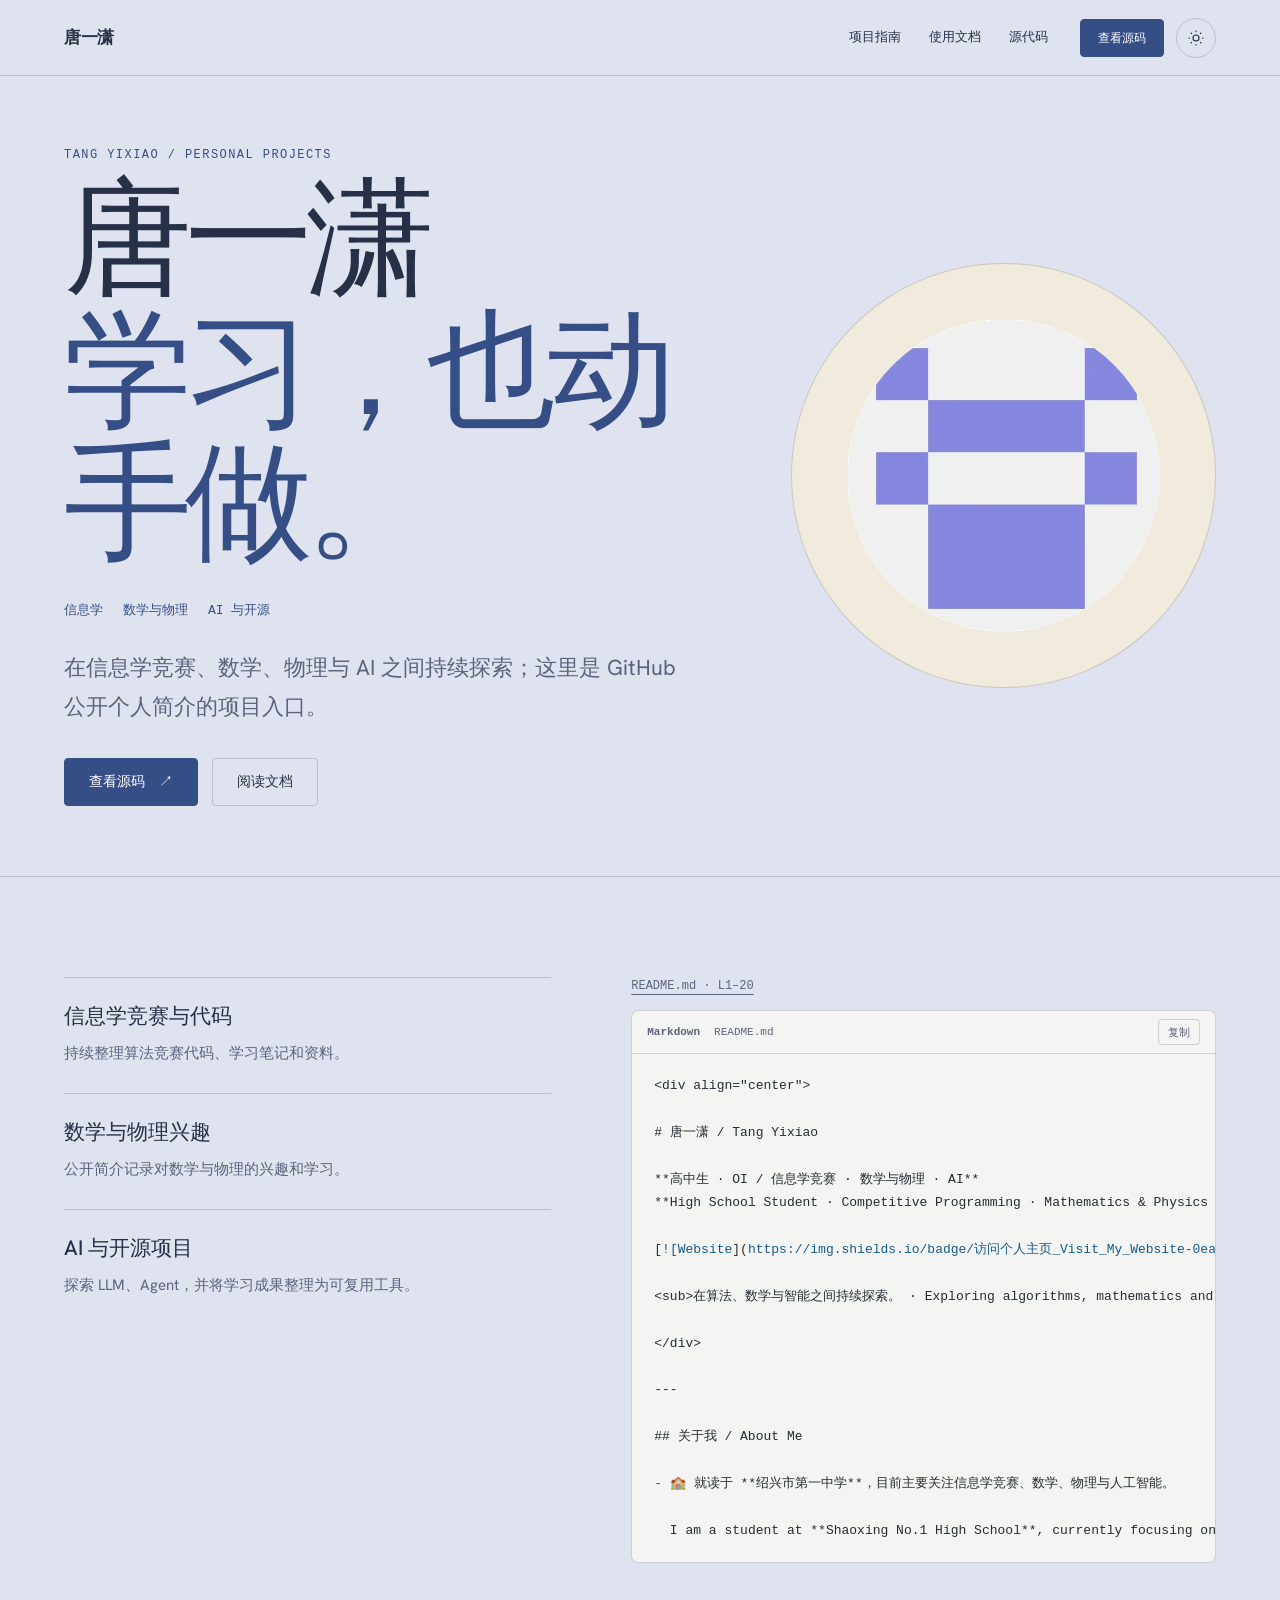
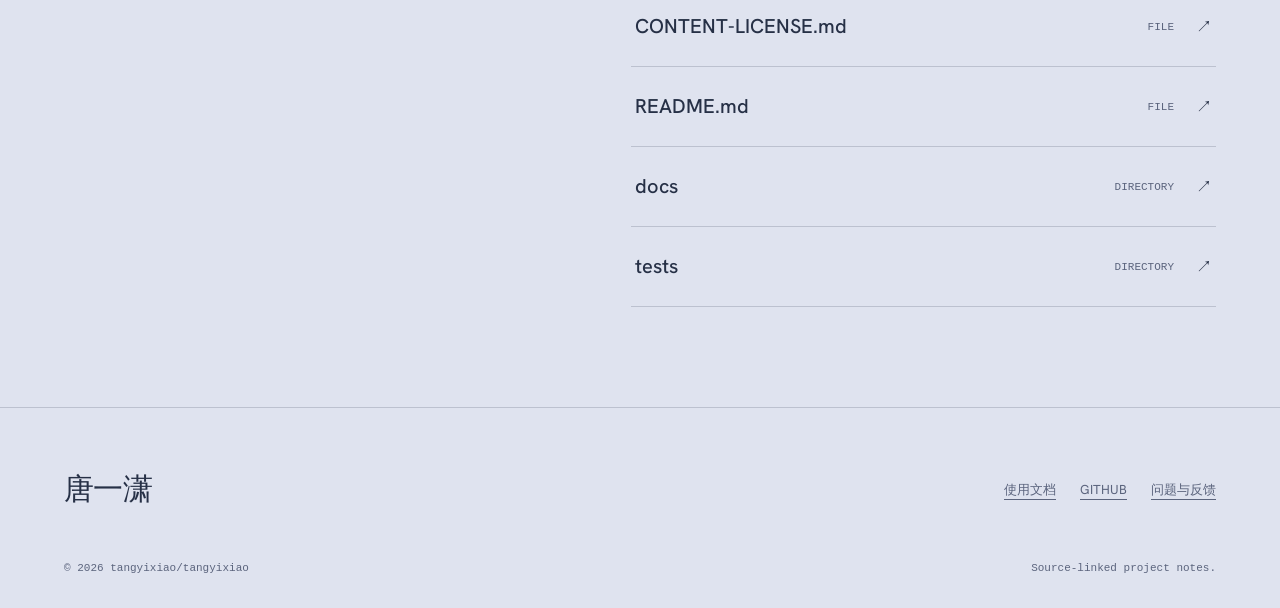
==== commit 378a21e3: "docs(site): add a bilingual project guide Add the project's Chinese and English guide from the share" ====
--- a/index.html
+++ b/index.html
@@ -1,4 +1,4 @@
-<!doctype html><html lang="zh-CN" data-project="tangyixiao" data-family="profile"><head><meta charset="utf-8"><meta name="viewport" content="width=device-width, initial-scale=1"><meta name="description" content="在信息学竞赛、数学、物理与 AI 之间持续探索；这里是 GitHub 公开个人简介的项目入口。"><meta name="color-scheme" content="light dark"><title>唐一潇 · 学习， 也动手做。</title><link rel="stylesheet" href="assets/fonts/fonts.css"><link rel="stylesheet" href="assets/fonts/display.css"><link rel="stylesheet" href="assets/site.css"><link rel="stylesheet" href="assets/docs-v3.css"><link rel="stylesheet" href="assets/polish.css"><style>:root{--font-body:"Hanken Grotesk","PingFang SC","Microsoft YaHei",sans-serif;--font-text:var(--font-body);--model-accent:var(--accent);--font-display:"Cormorant Garamond","Songti SC","SimSun",serif;--font-mono:"Geist Mono","SFMono-Regular",Consolas,monospace}html[data-theme="light"]{--bg:#DFE3EF;--surface:#F1EBDD;--ink:#263046;--muted:#5b647d;--accent:#364e86;--accent-ink:#FFFFFF;--line:color-mix(in srgb,#263046 19%,transparent);color-scheme:light}html[data-theme="dark"]{--bg:#171E2F;--surface:#252E45;--ink:#ECEBD9;--muted:#a5b0cb;--accent:#abc1ee;--accent-ink:#000000;--line:color-mix(in srgb,#ECEBD9 19%,transparent);color-scheme:dark}</style><script src="assets/theme.js"></script><link rel="icon" type="image/svg+xml" href="favicon.svg"></head><body><header class="nav site-nav"><div class="wrap nav-inner"><a class="skip-link" href="#top">跳到正文</a><a class="site-brand" href="index.html">唐一潇</a><nav class="site-links" aria-label="项目导航"><a href="docs.html">使用文档</a><a href="https://github.com/tangyixiao/tangyixiao">源代码</a></nav><div class="nav-controls"><a class="btn nav-cta" href="https://github.com/tangyixiao/tangyixiao">查看源码</a><button class="site-theme" type="button" data-theme-toggle aria-label="切换深浅色" aria-pressed="false"><svg width="18" height="18" viewBox="0 0 24 24" fill="none" stroke="currentColor" stroke-width="1.5" aria-hidden="true"><circle cx="12" cy="12" r="4"/><path d="M12 2v2m0 16v2M2 12h2m16 0h2M5 5l1.5 1.5m11 11L19 19M5 19l1.5-1.5m11-11L19 5"/></svg></button><button class="site-menu-toggle" data-menu-toggle type="button" aria-label="菜单" aria-expanded="false" aria-controls="site-drawer"><svg width="20" height="20" viewBox="0 0 20 20" fill="none" stroke="currentColor" stroke-width="1.4" aria-hidden="true"><path d="M3 6h14M3 14h14"/></svg></button></div></div><nav class="site-drawer" id="site-drawer" hidden><a href="index.html">项目首页</a><a href="docs.html">使用文档</a><a href="https://github.com/tangyixiao/tangyixiao">查看源码</a><p class="drawer-note">唐一潇</p></nav></header><main id="top"><article><section class="profile-hero"><div class="wrap"><div class="profile-grid"><div><p class="eyebrow">TANG YIXIAO / PERSONAL PROJECTS</p><h1 class="profile-title">唐一潇<br><span style="color:var(--accent)">学习，也动手做。</span></h1><div class="profile-disciplines"><span>信息学</span><span>数学与物理</span><span>AI 与开源</span></div><p class="lede">在信息学竞赛、数学、物理与 AI 之间持续探索；这里是 GitHub 公开个人简介的项目入口。</p><div class="actions"><a class="btn" href="https://github.com/tangyixiao/tangyixiao">查看源码 <span aria-hidden="true">↗</span></a><a class="btn secondary" href="docs.html">阅读文档</a></div></div><div class="profile-avatar"><img src="assets/media/profile-avatar.webp" alt="公开仓库中的头像图案"></div></div></div></section><section class="section top-rule"><div class="wrap code-layout"><div><ul class="caps"><li><h3>信息学竞赛与代码</h3><p>持续整理算法竞赛代码、学习笔记和资料。</p></li><li><h3>数学与物理兴趣</h3><p>公开简介记录对数学与物理的兴趣和学习。</p></li><li><h3>AI 与开源项目</h3><p>探索 LLM、Agent，并将学习成果整理为可复用工具。</p></li></ul></div><div><div class="source-area" id="source-code"><a class="source-link" href="https://github.com/tangyixiao/tangyixiao/blob/62a1975976e41d07f0721334a83a3167dc2c7ba2/README.md#L1-L20">README.md · L1–20</a><div class="docs-code" data-code-block><div class="docs-code-toolbar"><span class="docs-code-language">Markdown</span><span class="docs-code-file">README.md</span><button class="docs-code-copy" type="button" data-copy-code aria-label="复制代码">复制</button><span class="docs-copy-status" role="status" aria-live="polite"></span></div><pre tabindex="0"><code class="highlight language-markdown" data-language="markdown">&lt;div align=&quot;center&quot;&gt;
+<!doctype html><html lang="zh-CN" data-project="tangyixiao" data-family="profile"><head><meta charset="utf-8"><meta name="viewport" content="width=device-width, initial-scale=1"><meta name="description" content="在信息学竞赛、数学、物理与 AI 之间持续探索；这里是 GitHub 公开个人简介的项目入口。"><meta name="color-scheme" content="light dark"><title>唐一潇 · 学习， 也动手做。</title><link rel="stylesheet" href="assets/fonts/fonts.css"><link rel="stylesheet" href="assets/fonts/display.css"><link rel="stylesheet" href="assets/site.css"><link rel="stylesheet" href="assets/docs-v3.css"><link rel="stylesheet" href="assets/polish.css"><style>:root{--font-body:"Hanken Grotesk","PingFang SC","Microsoft YaHei",sans-serif;--font-text:var(--font-body);--model-accent:var(--accent);--font-display:"Cormorant Garamond","Songti SC","SimSun",serif;--font-mono:"Geist Mono","SFMono-Regular",Consolas,monospace}html[data-theme="light"]{--bg:#DFE3EF;--surface:#F1EBDD;--ink:#263046;--muted:#5b647d;--accent:#364e86;--accent-ink:#FFFFFF;--line:color-mix(in srgb,#263046 19%,transparent);color-scheme:light}html[data-theme="dark"]{--bg:#171E2F;--surface:#252E45;--ink:#ECEBD9;--muted:#a5b0cb;--accent:#abc1ee;--accent-ink:#000000;--line:color-mix(in srgb,#ECEBD9 19%,transparent);color-scheme:dark}</style><script src="assets/theme.js"></script><link rel="icon" type="image/svg+xml" href="favicon.svg"></head><body><header class="nav site-nav"><div class="wrap nav-inner"><a class="skip-link" href="#top">跳到正文</a><a class="site-brand" href="index.html">唐一潇</a><nav class="site-links" aria-label="项目导航"><a href="project-website/site/index.html">项目指南</a><a href="docs.html">使用文档</a><a href="https://github.com/tangyixiao/tangyixiao">源代码</a></nav><div class="nav-controls"><a class="btn nav-cta" href="https://github.com/tangyixiao/tangyixiao">查看源码</a><button class="site-theme" type="button" data-theme-toggle aria-label="切换深浅色" aria-pressed="false"><svg width="18" height="18" viewBox="0 0 24 24" fill="none" stroke="currentColor" stroke-width="1.5" aria-hidden="true"><circle cx="12" cy="12" r="4"/><path d="M12 2v2m0 16v2M2 12h2m16 0h2M5 5l1.5 1.5m11 11L19 19M5 19l1.5-1.5m11-11L19 5"/></svg></button><button class="site-menu-toggle" data-menu-toggle type="button" aria-label="菜单" aria-expanded="false" aria-controls="site-drawer"><svg width="20" height="20" viewBox="0 0 20 20" fill="none" stroke="currentColor" stroke-width="1.4" aria-hidden="true"><path d="M3 6h14M3 14h14"/></svg></button></div></div><nav class="site-drawer" id="site-drawer" hidden><a href="project-website/site/index.html">项目指南</a><a href="index.html">项目首页</a><a href="docs.html">使用文档</a><a href="https://github.com/tangyixiao/tangyixiao">查看源码</a><p class="drawer-note">唐一潇</p></nav></header><main id="top"><article><section class="profile-hero"><div class="wrap"><div class="profile-grid"><div><p class="eyebrow">TANG YIXIAO / PERSONAL PROJECTS</p><h1 class="profile-title">唐一潇<br><span style="color:var(--accent)">学习，也动手做。</span></h1><div class="profile-disciplines"><span>信息学</span><span>数学与物理</span><span>AI 与开源</span></div><p class="lede">在信息学竞赛、数学、物理与 AI 之间持续探索；这里是 GitHub 公开个人简介的项目入口。</p><div class="actions"><a class="btn" href="https://github.com/tangyixiao/tangyixiao">查看源码 <span aria-hidden="true">↗</span></a><a class="btn secondary" href="docs.html">阅读文档</a></div></div><div class="profile-avatar"><img src="assets/media/profile-avatar.webp" alt="公开仓库中的头像图案"></div></div></div></section><section class="section top-rule"><div class="wrap code-layout"><div><ul class="caps"><li><h3>信息学竞赛与代码</h3><p>持续整理算法竞赛代码、学习笔记和资料。</p></li><li><h3>数学与物理兴趣</h3><p>公开简介记录对数学与物理的兴趣和学习。</p></li><li><h3>AI 与开源项目</h3><p>探索 LLM、Agent，并将学习成果整理为可复用工具。</p></li></ul></div><div><div class="source-area" id="source-code"><a class="source-link" href="https://github.com/tangyixiao/tangyixiao/blob/62a1975976e41d07f0721334a83a3167dc2c7ba2/README.md#L1-L20">README.md · L1–20</a><div class="docs-code" data-code-block><div class="docs-code-toolbar"><span class="docs-code-language">Markdown</span><span class="docs-code-file">README.md</span><button class="docs-code-copy" type="button" data-copy-code aria-label="复制代码">复制</button><span class="docs-copy-status" role="status" aria-live="polite"></span></div><pre tabindex="0"><code class="highlight language-markdown" data-language="markdown">&lt;div align=&quot;center&quot;&gt;
 
 <span class="tok-gh"># 唐一潇 / Tang Yixiao</span>
 
